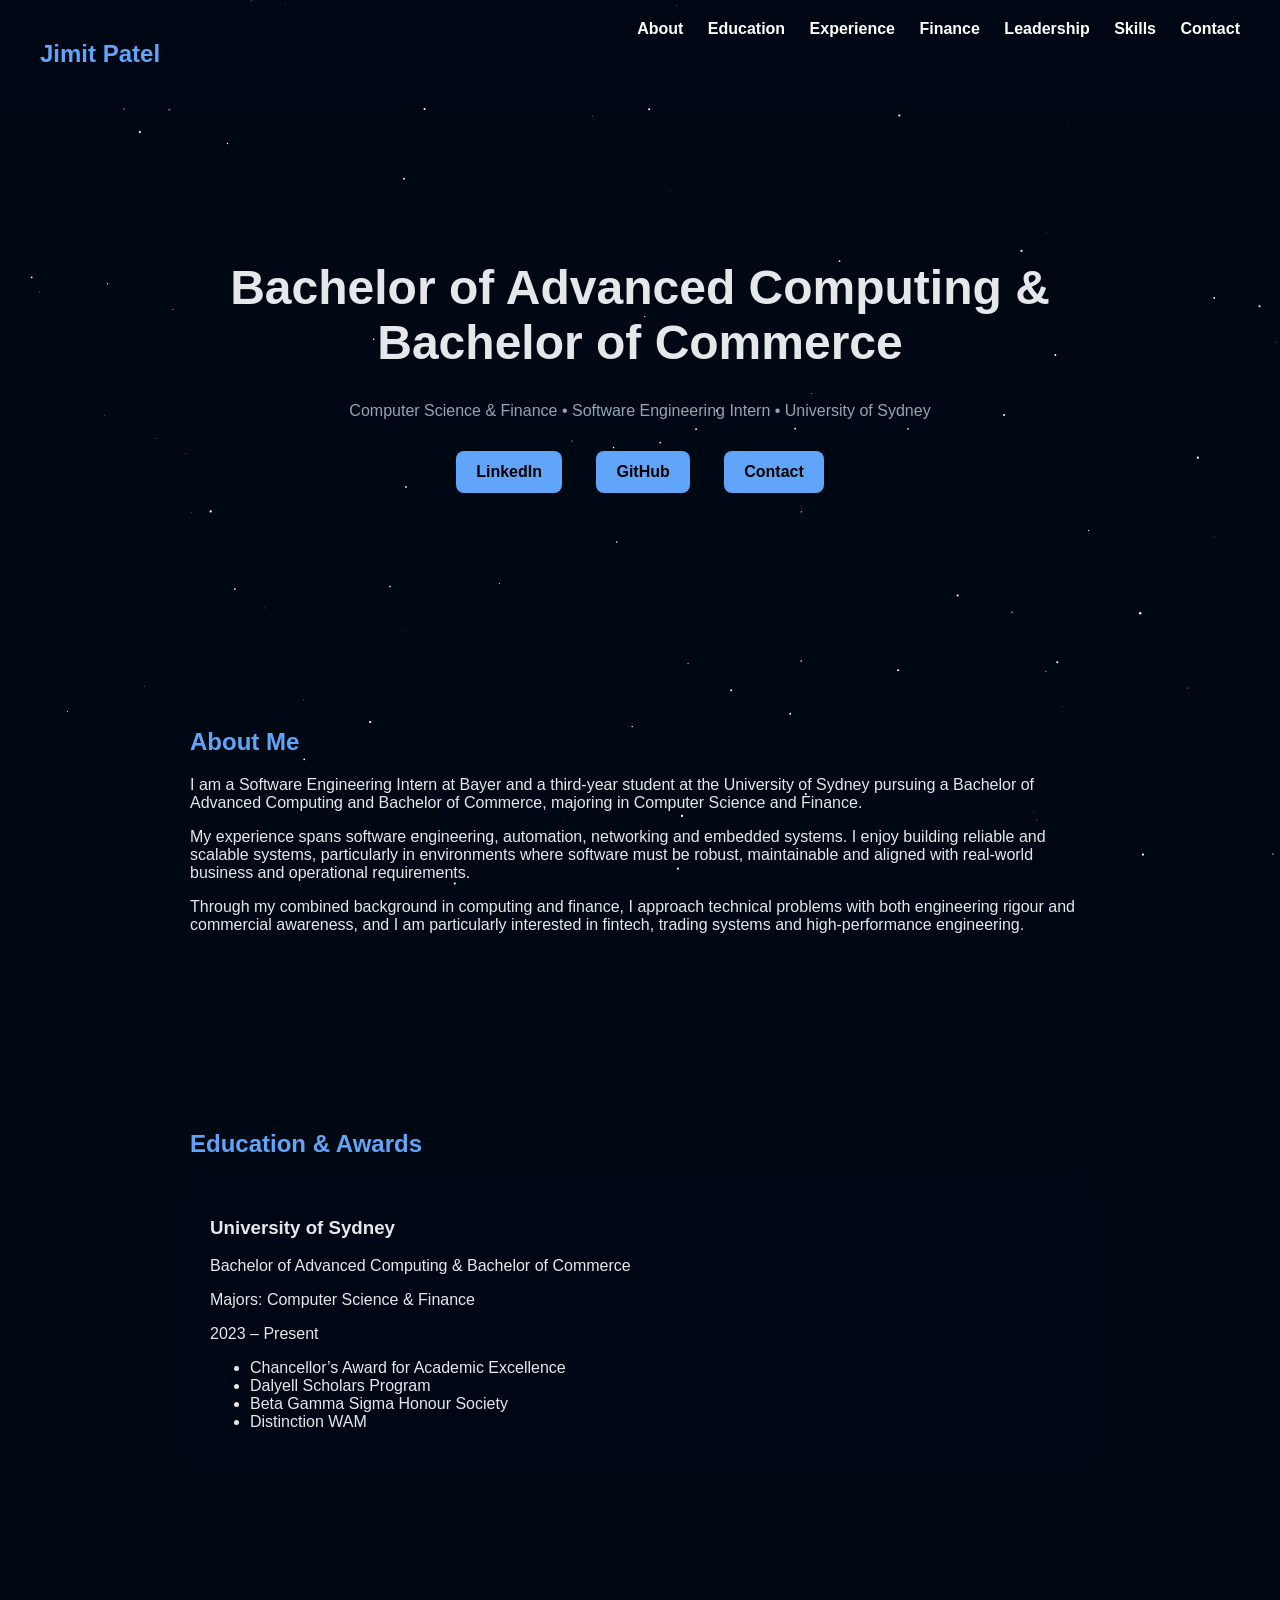
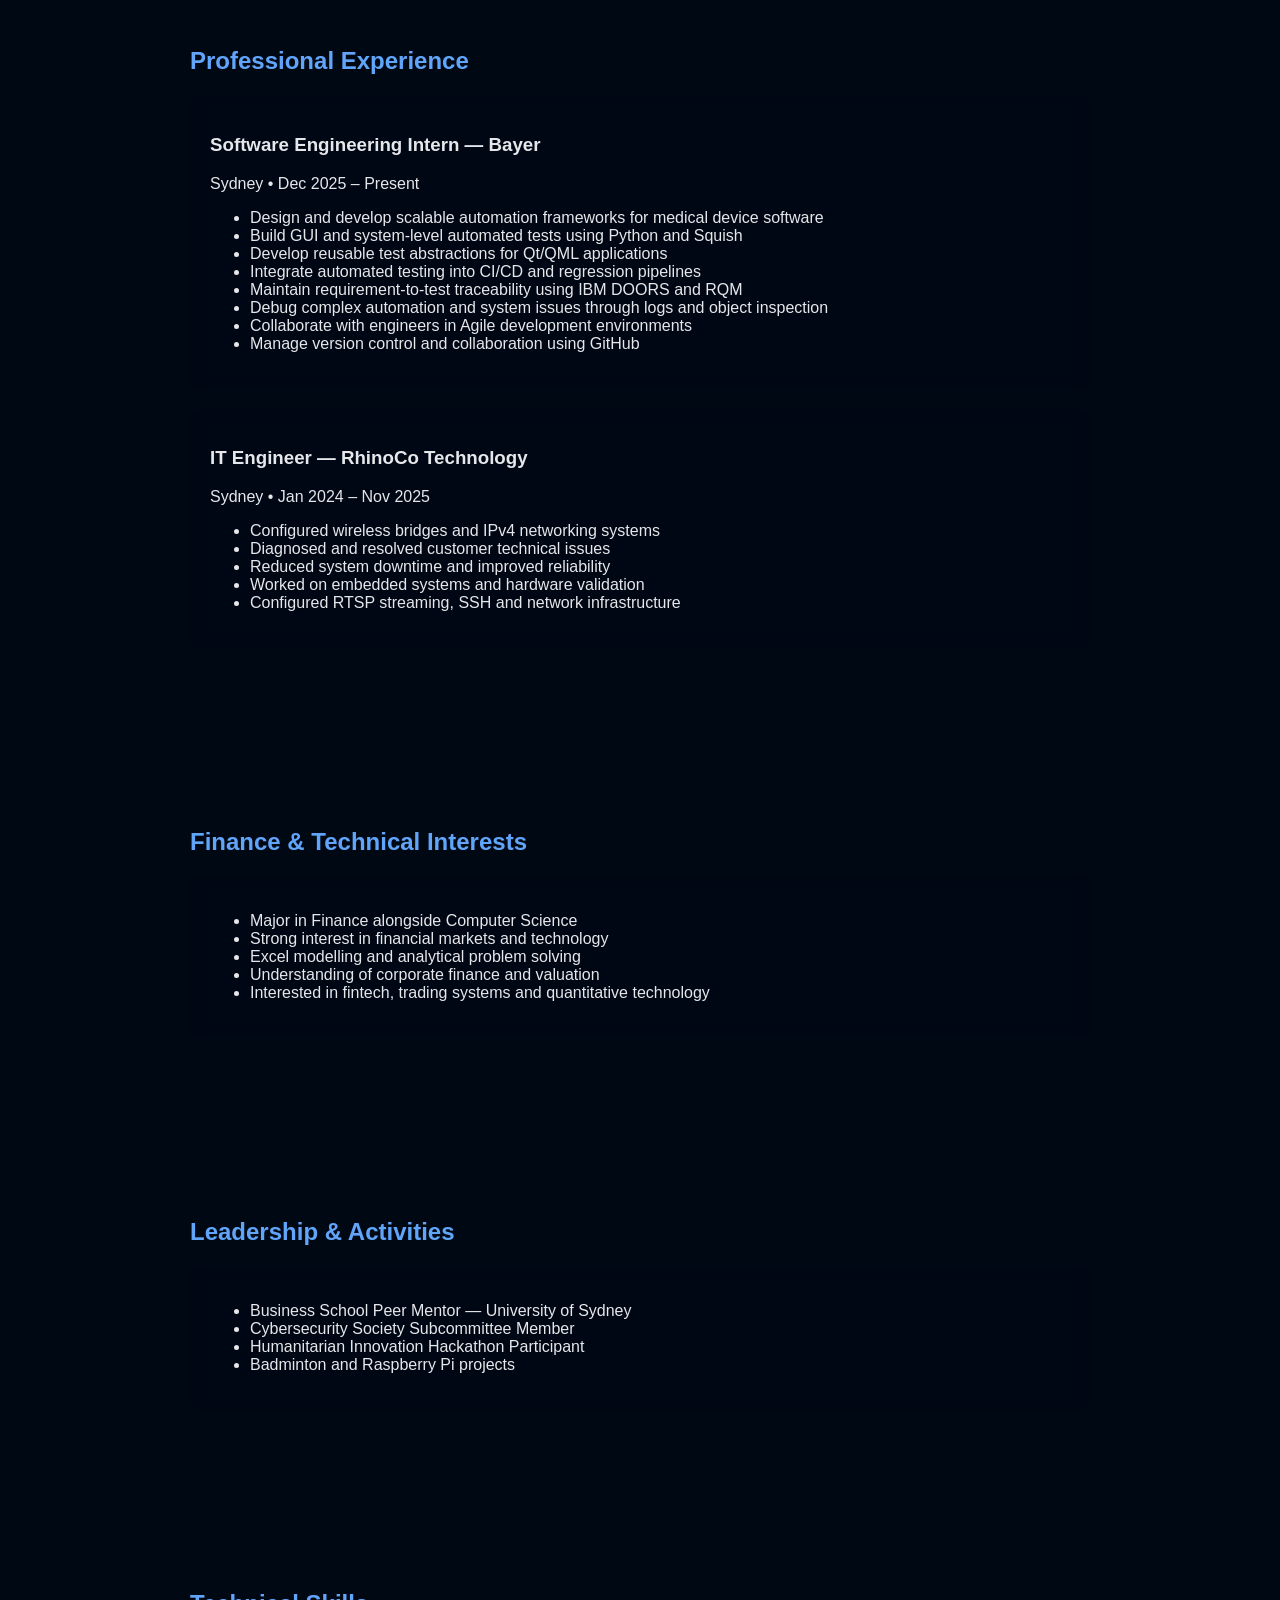
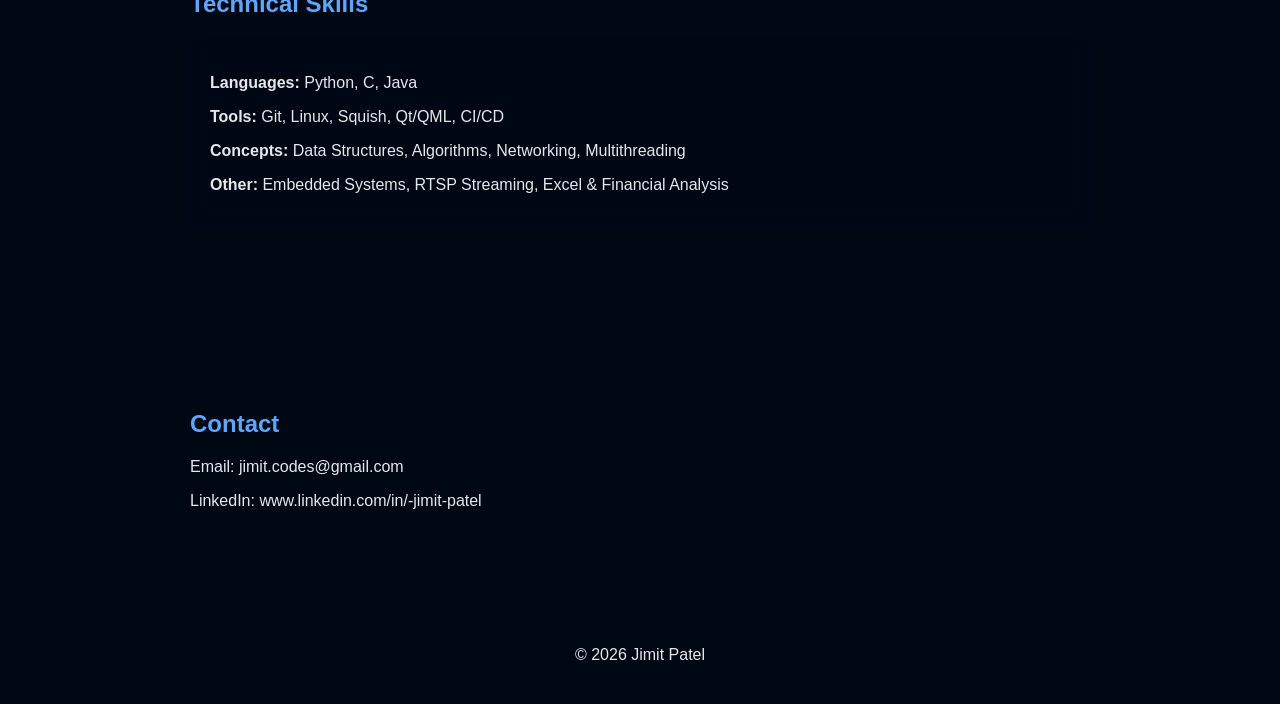
==== index.html @ 0708552c "website code v1" ====
<!DOCTYPE html>
<html lang="en">
<head>
<meta charset="UTF-8">
<meta name="viewport" content="width=device-width, initial-scale=1.0">
<title>Jimit Patel | Software Engineer & Finance Student</title>
<link rel="stylesheet" href="style.css">
</head>

<body>

<canvas id="stars"></canvas>

<nav>
  <h2>Jimit Patel</h2>
  <div class="nav-links">
    <a href="#about">About</a>
    <a href="#education">Education</a>
    <a href="#experience">Experience</a>
    <a href="#finance">Finance</a>
    <a href="#leadership">Leadership</a>
    <a href="#skills">Skills</a>
    <a href="#contact">Contact</a>
  </div>
</nav>

<header class="hero">
  <h1>Bachelor of Advanced Computing &<br>Bachelor of Commerce</h1>
  <p>Computer Science & Finance • Software Engineering Intern • University of Sydney</p>

<div class="buttons">
  <a href="https://www.linkedin.com/in/-jimit-patel" target="_blank">LinkedIn</a>
  <a href="https://github.com/Jimit-Bayer" target="_blank">GitHub</a>
  <a href="mailto:jimit.codes@gmail.com">Contact</a>
</div>
</header>

<section id="about">
  <h2>About Me</h2>

  <p>
    I am a Software Engineering Intern at Bayer and a third-year student at the University 
    of Sydney pursuing a Bachelor of Advanced Computing and Bachelor of Commerce, majoring 
    in Computer Science and Finance.
  </p>

  <p>
    My experience spans software engineering, automation, networking and embedded systems. 
    I enjoy building reliable and scalable systems, particularly in environments where 
    software must be robust, maintainable and aligned with real-world business and 
    operational requirements.
  </p>

  <p>
    Through my combined background in computing and finance, I approach technical problems 
    with both engineering rigour and commercial awareness, and I am particularly interested 
    in fintech, trading systems and high-performance engineering.
  </p>
</section>

<section id="education">
  <h2>Education & Awards</h2>

  <div class="card">
    <h3>University of Sydney</h3>
    <p>Bachelor of Advanced Computing & Bachelor of Commerce</p>
    <p>Majors: Computer Science & Finance</p>
    <p>2023 – Present</p>

    <ul>
      <li>Chancellor’s Award for Academic Excellence</li>
      <li>Dalyell Scholars Program</li>
      <li>Beta Gamma Sigma Honour Society</li>
      <li>Distinction WAM</li>
    </ul>
  </div>
</section>

<section id="experience">
  <h2>Professional Experience</h2>

  <div class="card">
    <h3>Software Engineering Intern — Bayer</h3>
    <p>Sydney • Dec 2025 – Present</p>

    <ul>
      <li>Design and develop scalable automation frameworks for medical device software</li>
      <li>Build GUI and system-level automated tests using Python and Squish</li>
      <li>Develop reusable test abstractions for Qt/QML applications</li>
      <li>Integrate automated testing into CI/CD and regression pipelines</li>
      <li>Maintain requirement-to-test traceability using IBM DOORS and RQM</li>
      <li>Debug complex automation and system issues through logs and object inspection</li>
      <li>Collaborate with engineers in Agile development environments</li>
      <li>Manage version control and collaboration using GitHub</li>
    </ul>
  </div>

  <div class="card">
    <h3>IT Engineer — RhinoCo Technology</h3>
    <p>Sydney • Jan 2024 – Nov 2025</p>

    <ul>
      <li>Configured wireless bridges and IPv4 networking systems</li>
      <li>Diagnosed and resolved customer technical issues</li>
      <li>Reduced system downtime and improved reliability</li>
      <li>Worked on embedded systems and hardware validation</li>
      <li>Configured RTSP streaming, SSH and network infrastructure</li>
    </ul>
  </div>
</section>

<section id="finance">
  <h2>Finance & Technical Interests</h2>
  <div class="card">
    <ul>
      <li>Major in Finance alongside Computer Science</li>
      <li>Strong interest in financial markets and technology</li>
      <li>Excel modelling and analytical problem solving</li>
      <li>Understanding of corporate finance and valuation</li>
      <li>Interested in fintech, trading systems and quantitative technology</li>
    </ul>
  </div>
</section>

<section id="leadership">
  <h2>Leadership & Activities</h2>
  <div class="card">
    <ul>
      <li>Business School Peer Mentor — University of Sydney</li>
      <li>Cybersecurity Society Subcommittee Member</li>
      <li>Humanitarian Innovation Hackathon Participant</li>
      <li>Badminton and Raspberry Pi projects</li>
    </ul>
  </div>
</section>

<section id="skills">
  <h2>Technical Skills</h2>
  <div class="card">
    <p><strong>Languages:</strong> Python, C, Java</p>
    <p><strong>Tools:</strong> Git, Linux, Squish, Qt/QML, CI/CD</p>
    <p><strong>Concepts:</strong> Data Structures, Algorithms, Networking, Multithreading</p>
    <p><strong>Other:</strong> Embedded Systems, RTSP Streaming, Excel & Financial Analysis</p>
  </div>
</section>

<section id="contact">
  <h2>Contact</h2>
  <p>Email: jimit.codes@gmail.com</p>
  <p>LinkedIn: www.linkedin.com/in/-jimit-patel</p>
</section>

<footer>
  © 2026 Jimit Patel
</footer>

<script src="script.js"></script>
</body>
</html>
---- style.css ----
body {
  margin: 0;
  font-family: Arial, Helvetica, sans-serif;
  background: #000814;
  color: #e5e7eb;
  overflow-x: hidden;
}

#stars {
  position: fixed;
  top: 0;
  left: 0;
  width: 100%;
  height: 100%;
  z-index: -1;
}

nav {
  display: flex;
  justify-content: space-between;
  padding: 20px 40px;
  background: rgba(0, 8, 20, 0.6);
  backdrop-filter: blur(10px);
  position: sticky;
  top: 0;
}

nav h2 {
  color: #60a5fa;
}

.nav-links a {
  margin-left: 20px;
  text-decoration: none;
  color: white;
  font-weight: bold;
}

.hero {
  text-align: center;
  padding: 120px 20px;
}

.hero h1 {
  font-size: 48px;
}

.hero p {
  color: #94a3b8;
}

.buttons a {
  display: inline-block;
  margin: 15px;
  padding: 12px 20px;
  background: #60a5fa;
  color: black;
  border-radius: 8px;
  text-decoration: none;
  font-weight: bold;
}

section {
  max-width: 900px;
  margin: auto;
  padding: 80px 20px;
}

h2 {
  color: #60a5fa;
}

.card {
  background: rgba(0, 8, 20, 0.7);
  padding: 20px;
  border-radius: 12px;
  margin-top: 20px;
  backdrop-filter: blur(6px);
  transition: 0.3s ease;
}

.card:hover {
  transform: translateY(-5px);
  box-shadow: 0 0 20px rgba(96,165,250,0.2);
}

footer {
  text-align: center;
  padding: 40px;
}
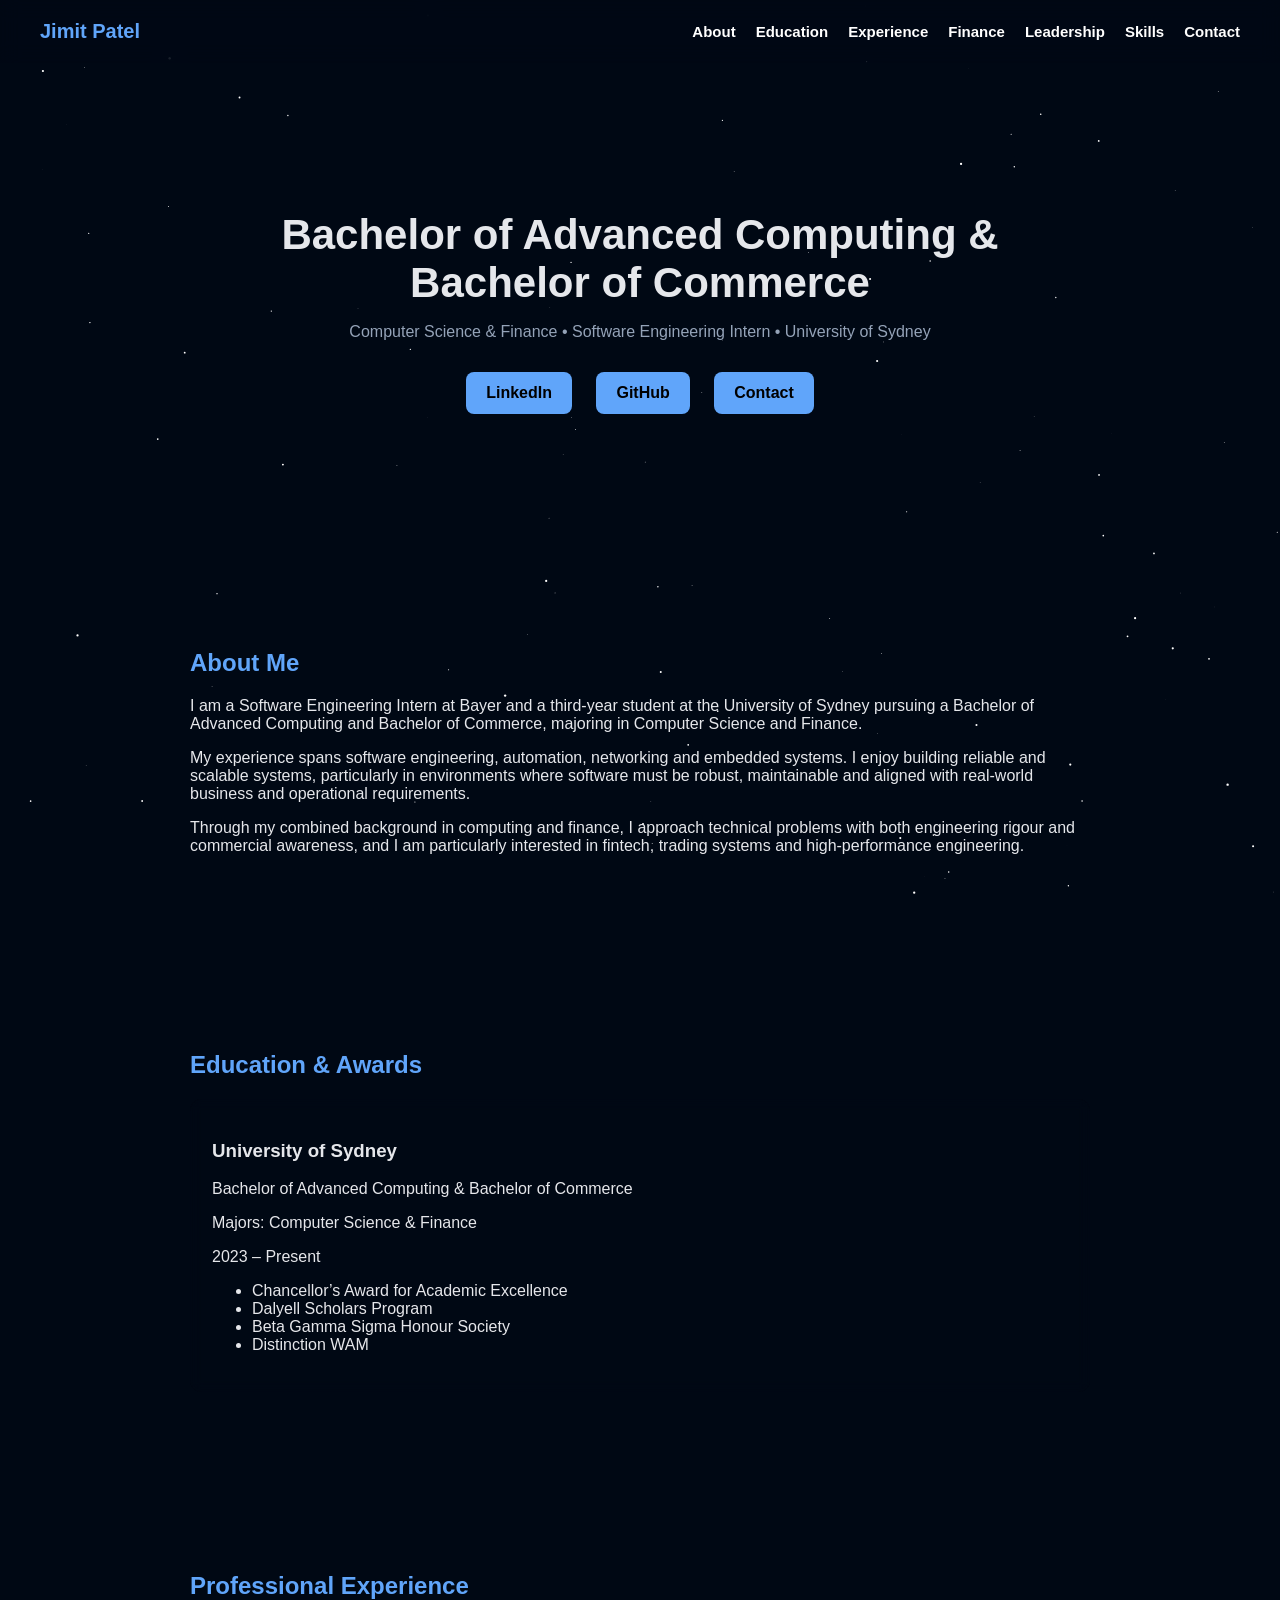
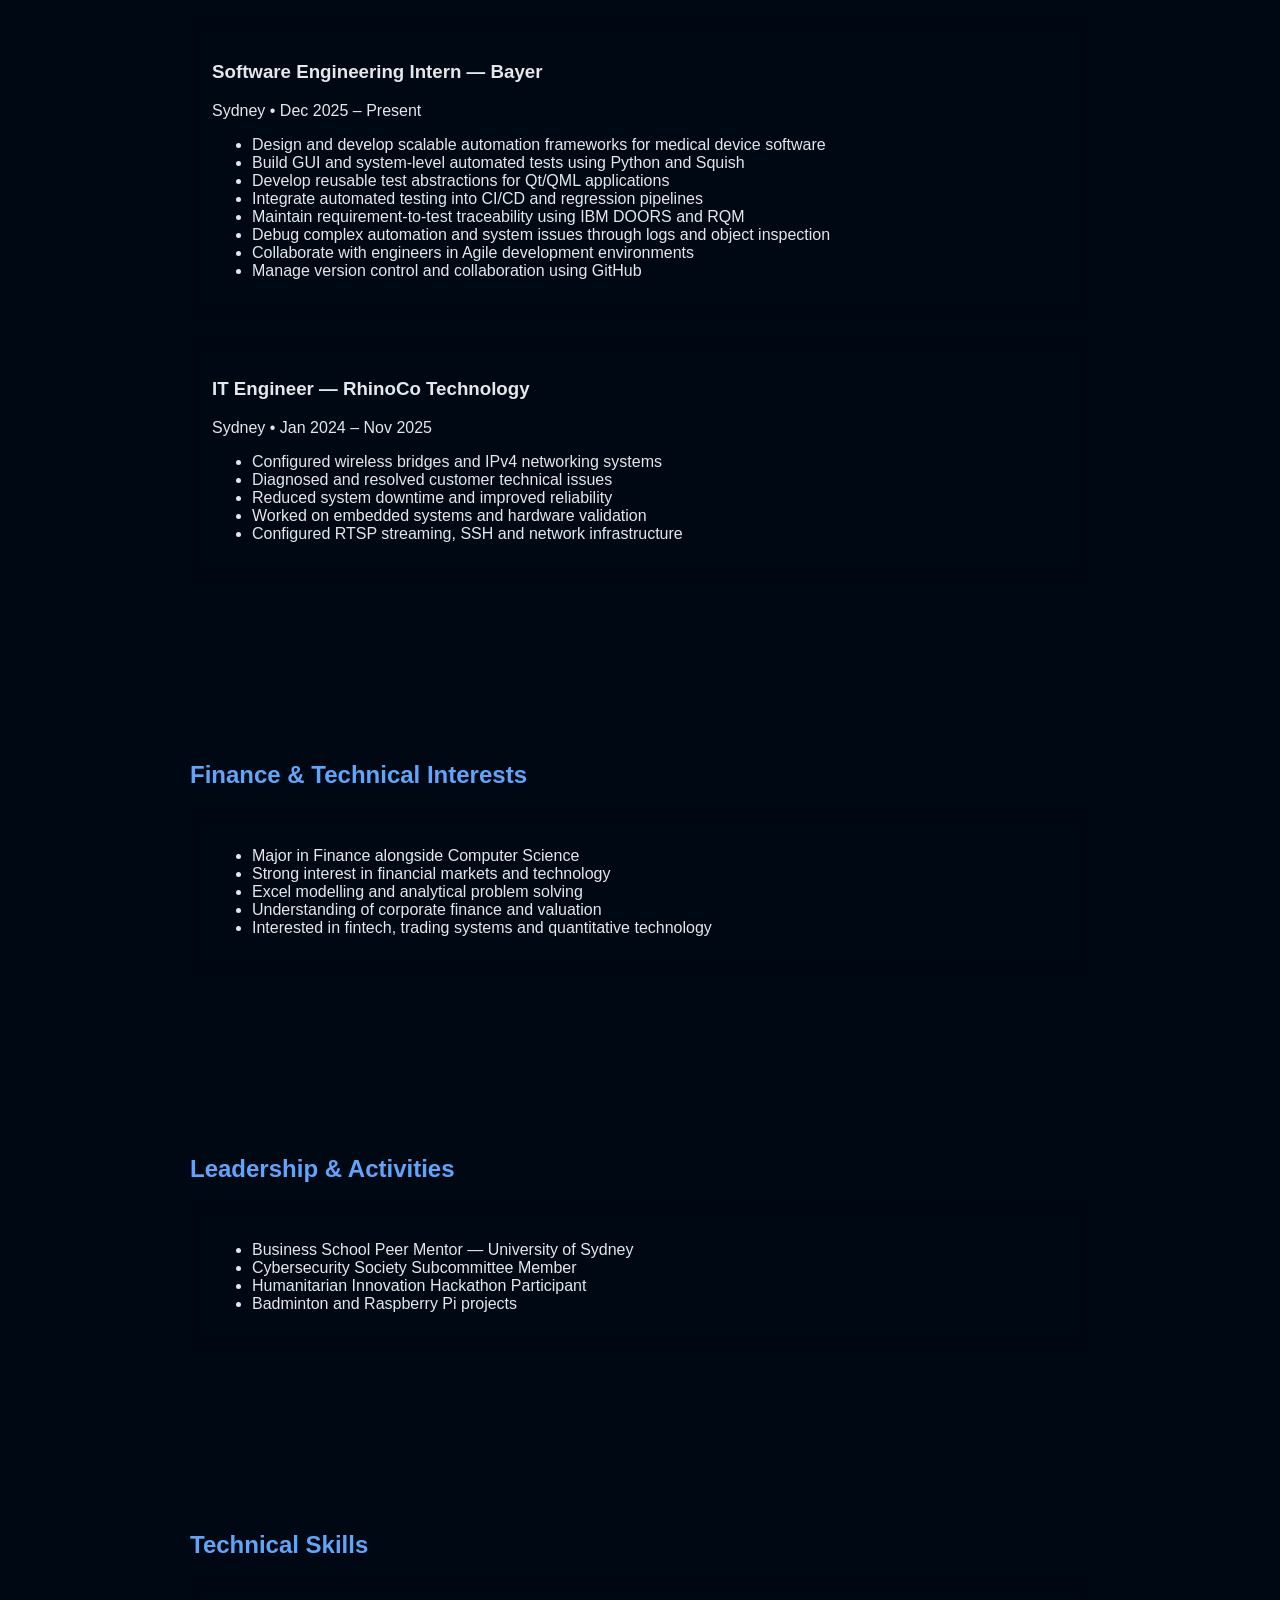
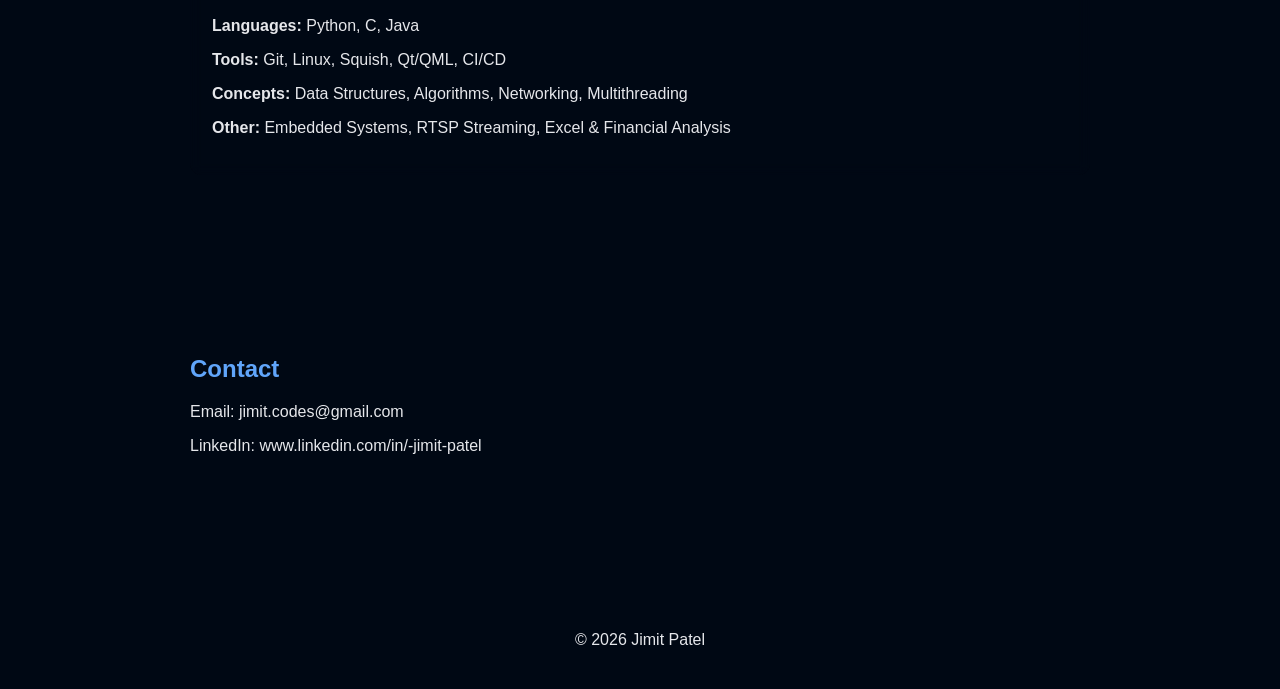
==== commit 7c1a1a2f: "V2 - added better phone compatability" ====
--- a/index.html
+++ b/index.html
@@ -3,7 +3,7 @@
 <head>
 <meta charset="UTF-8">
 <meta name="viewport" content="width=device-width, initial-scale=1.0">
-<title>Jimit Patel | Software Engineer & Finance Student</title>
+<title>Jimit Patel</title>
 <link rel="stylesheet" href="style.css">
 </head>
 
--- a/style.css
+++ b/style.css
@@ -18,15 +18,24 @@
 nav {
   display: flex;
   justify-content: space-between;
+  align-items: center;
   padding: 20px 40px;
-  background: rgba(0, 8, 20, 0.6);
+  background: rgba(0, 8, 20, 0.7);
   backdrop-filter: blur(10px);
   position: sticky;
   top: 0;
+  z-index: 1000;
 }
 
 nav h2 {
   color: #60a5fa;
+  font-size: 20px;
+  margin: 0;
+}
+
+.nav-links {
+  display: flex;
+  flex-wrap: wrap;
 }
 
 .nav-links a {
@@ -34,6 +43,12 @@
   text-decoration: none;
   color: white;
   font-weight: bold;
+  font-size: 15px;
+  transition: 0.3s ease;
+}
+
+.nav-links a:hover {
+  color: #60a5fa;
 }
 
 .hero {
@@ -42,22 +57,30 @@
 }
 
 .hero h1 {
-  font-size: 48px;
+  font-size: 42px;
+  margin-bottom: 10px;
 }
 
 .hero p {
   color: #94a3b8;
+  font-size: 16px;
 }
 
 .buttons a {
   display: inline-block;
-  margin: 15px;
+  margin: 15px 10px;
   padding: 12px 20px;
   background: #60a5fa;
   color: black;
   border-radius: 8px;
   text-decoration: none;
   font-weight: bold;
+  transition: 0.3s ease;
+}
+
+.buttons a:hover {
+  transform: translateY(-3px);
+  box-shadow: 0 0 15px rgba(96,165,250,0.4);
 }
 
 section {
@@ -68,11 +91,12 @@
 
 h2 {
   color: #60a5fa;
+  margin-bottom: 20px;
 }
 
 .card {
-  background: rgba(0, 8, 20, 0.7);
-  padding: 20px;
+  background: rgba(0, 8, 20, 0.75);
+  padding: 22px;
   border-radius: 12px;
   margin-top: 20px;
   backdrop-filter: blur(6px);
@@ -84,7 +108,53 @@
   box-shadow: 0 0 20px rgba(96,165,250,0.2);
 }
 
+
 footer {
   text-align: center;
   padding: 40px;
+  margin-top: 40px;
+}
+
+
+@media (max-width: 768px) {
+
+  nav {
+    flex-direction: column;
+    align-items: flex-start;
+    padding: 15px 20px;
+  }
+
+  .nav-links {
+    width: 100%;
+    margin-top: 10px;
+    display: flex;
+    flex-wrap: wrap;
+  }
+
+  .nav-links a {
+    margin: 8px 12px 0 0;
+    font-size: 14px;
+  }
+
+  .hero {
+    padding: 80px 20px;
+  }
+
+  .hero h1 {
+    font-size: 26px;
+  }
+
+  .hero p {
+    font-size: 14px;
+  }
+
+  section {
+    padding: 60px 18px;
+  }
+
+  .buttons a {
+    margin: 10px 8px;
+    padding: 10px 16px;
+    font-size: 14px;
+  }
 }
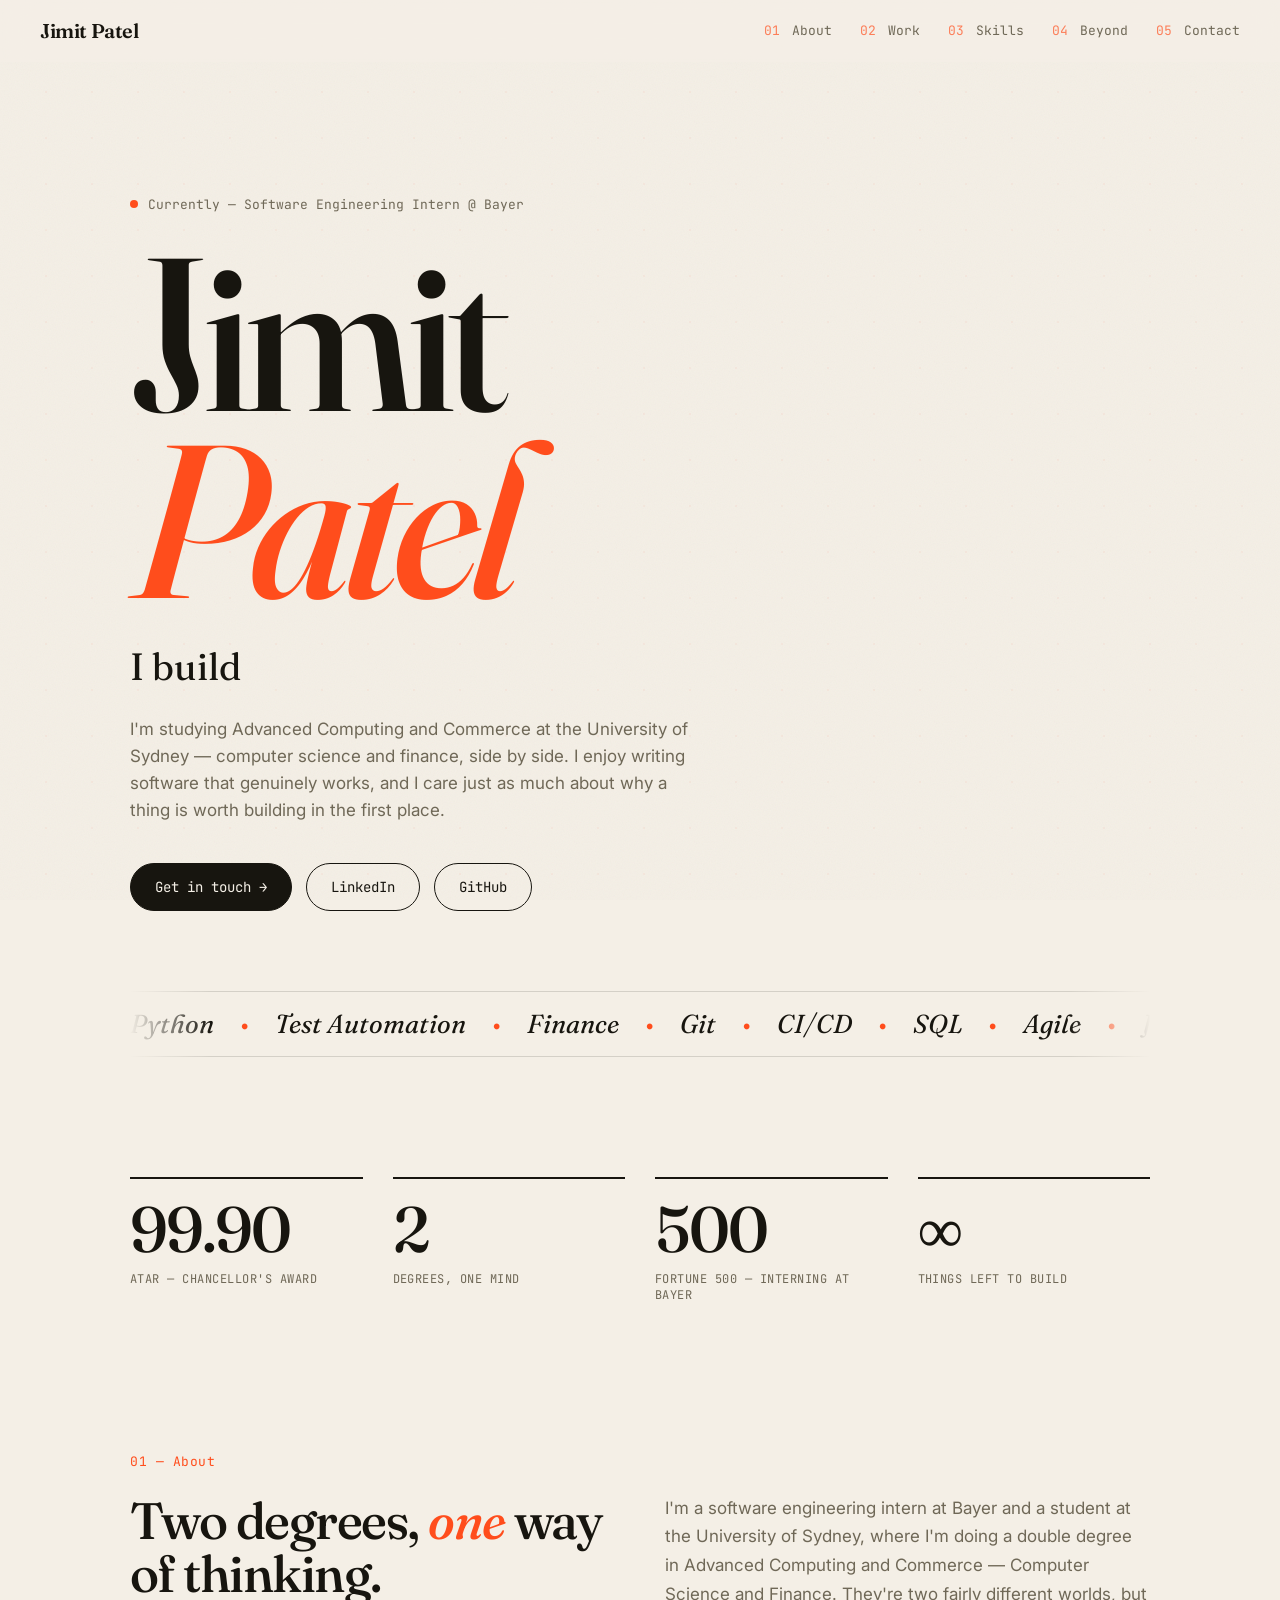
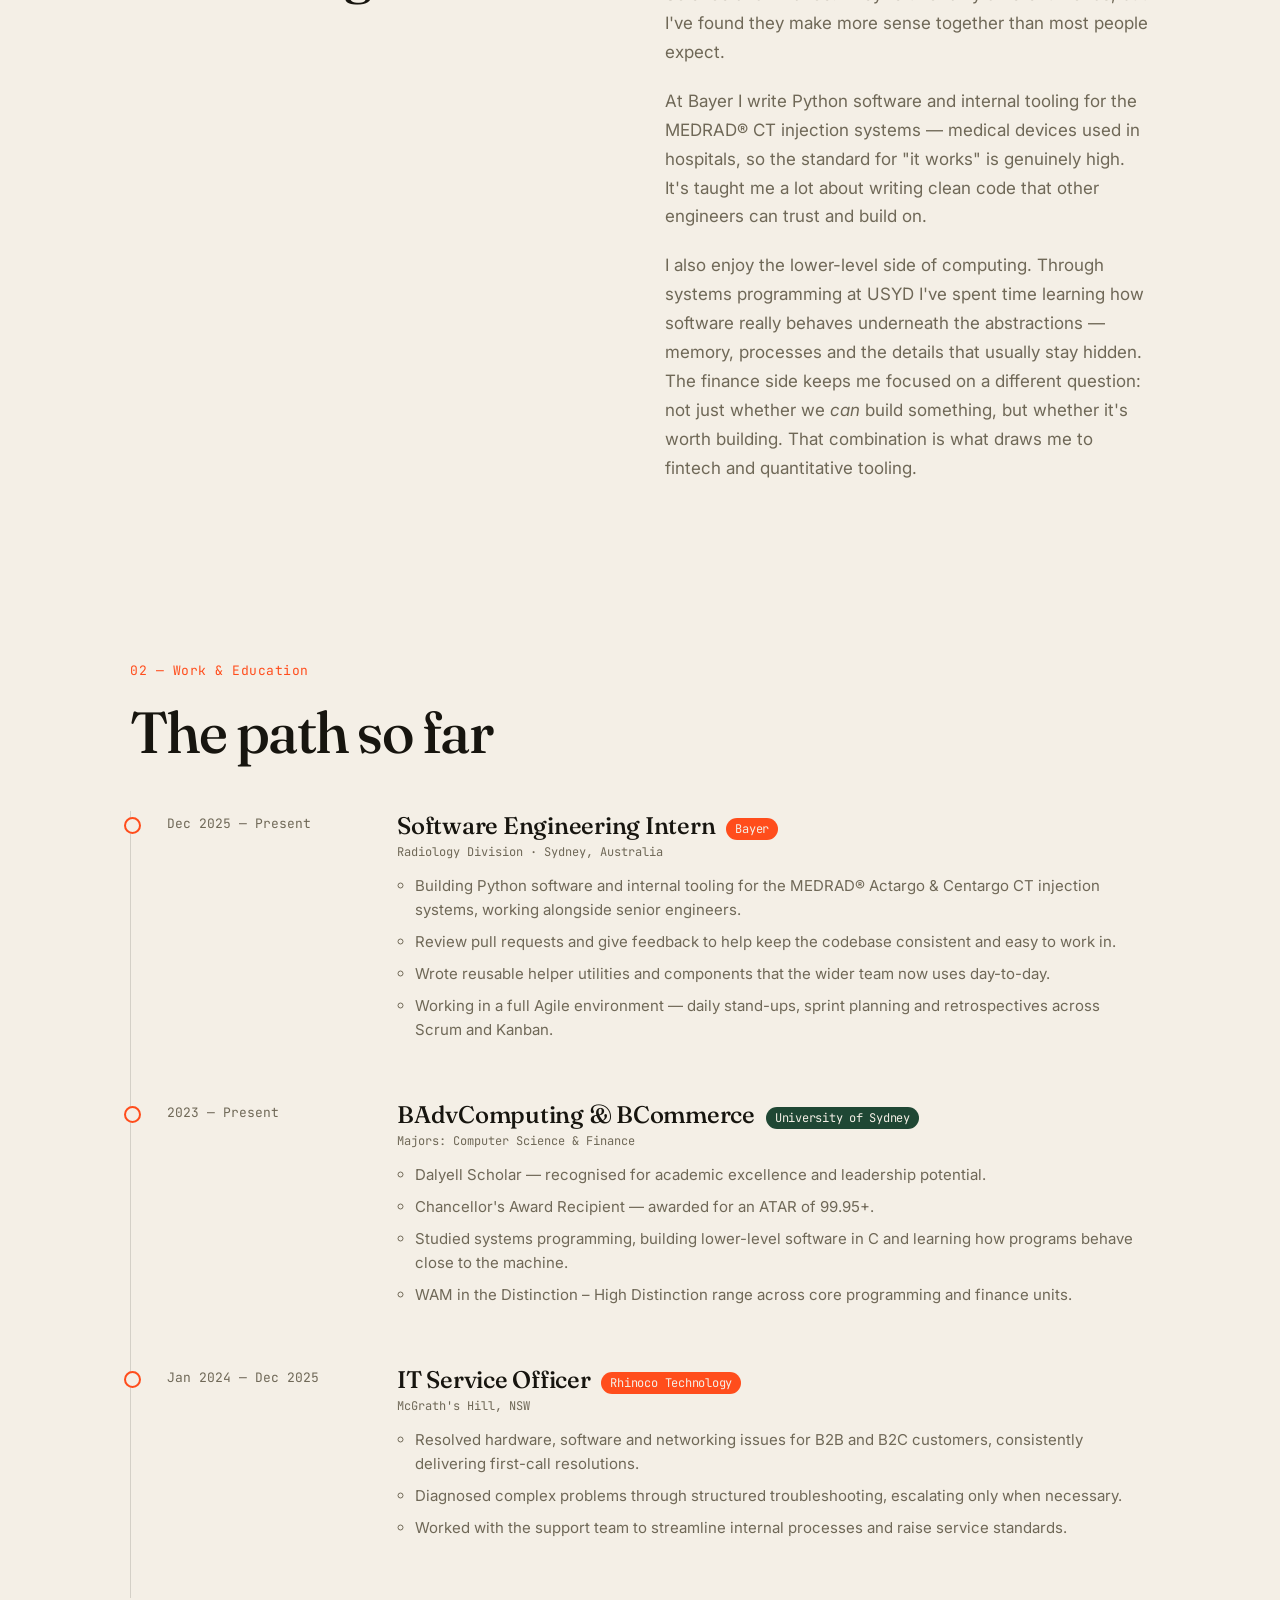
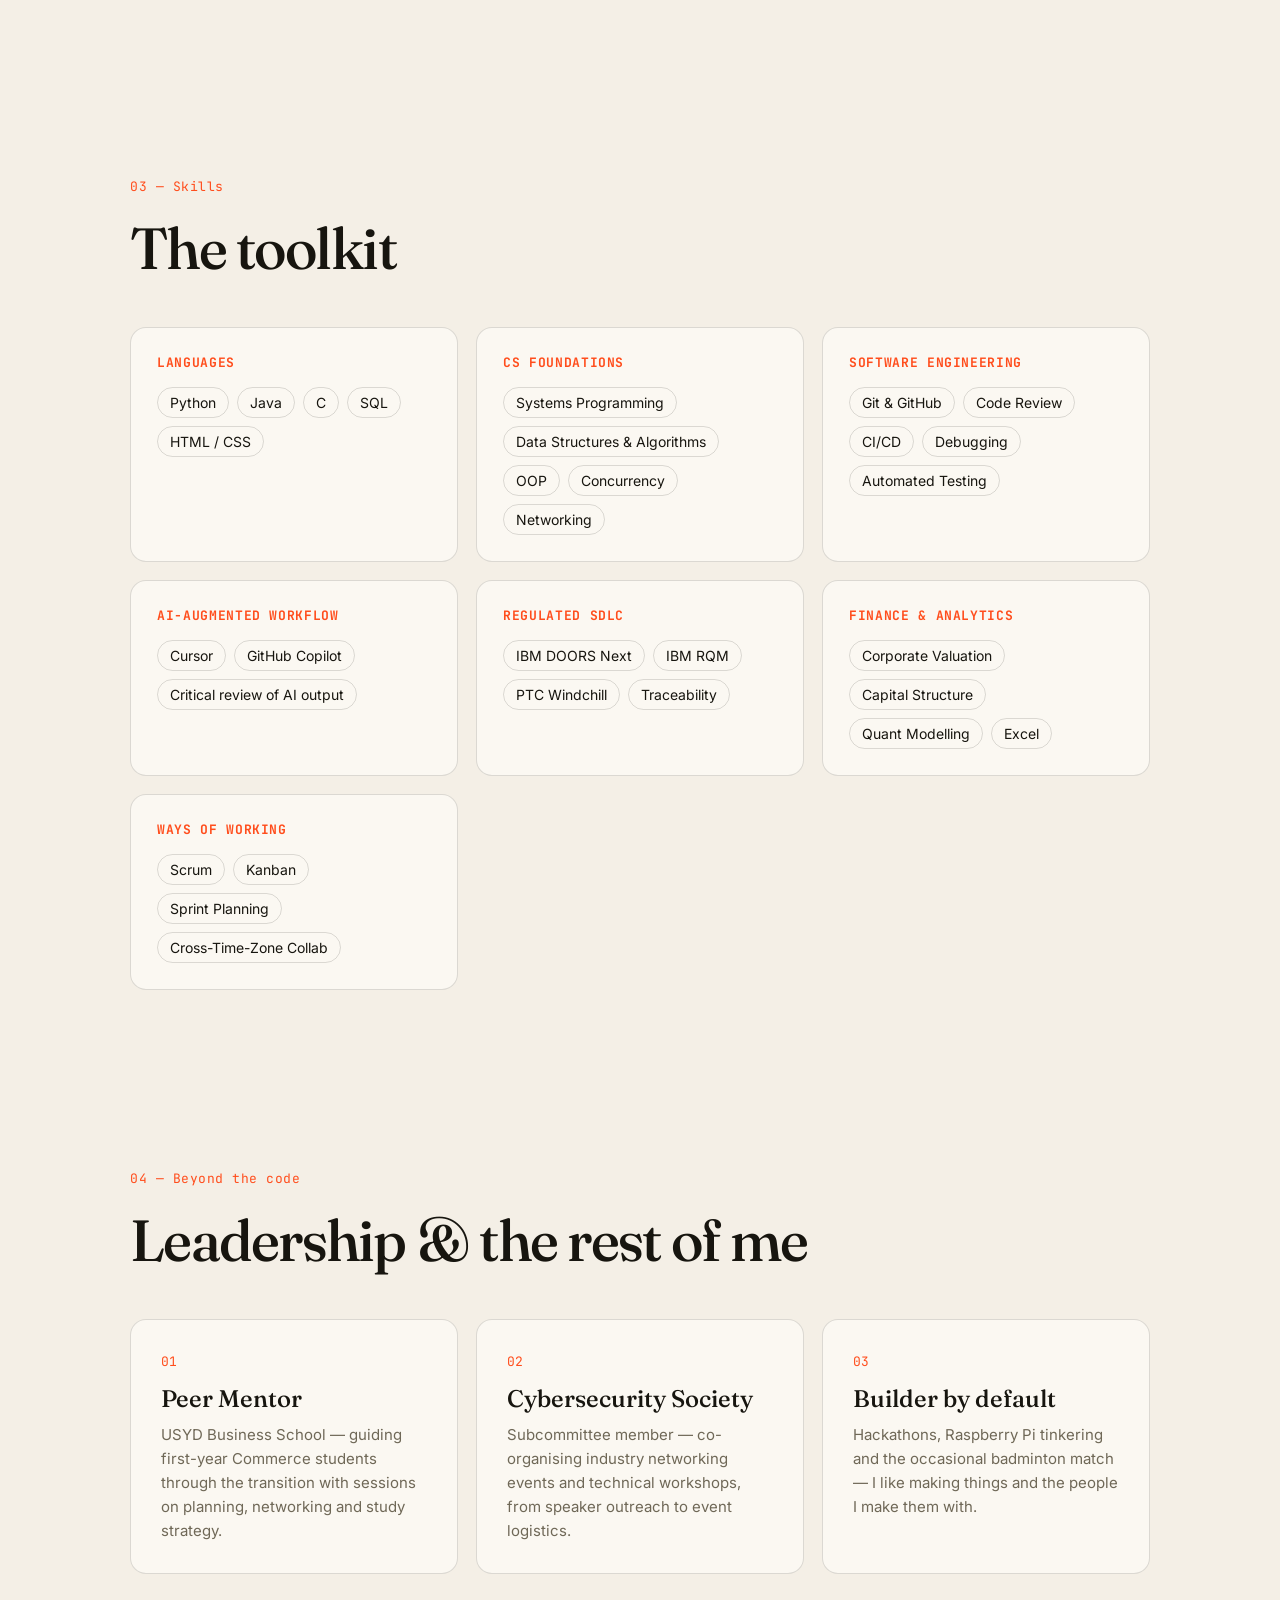
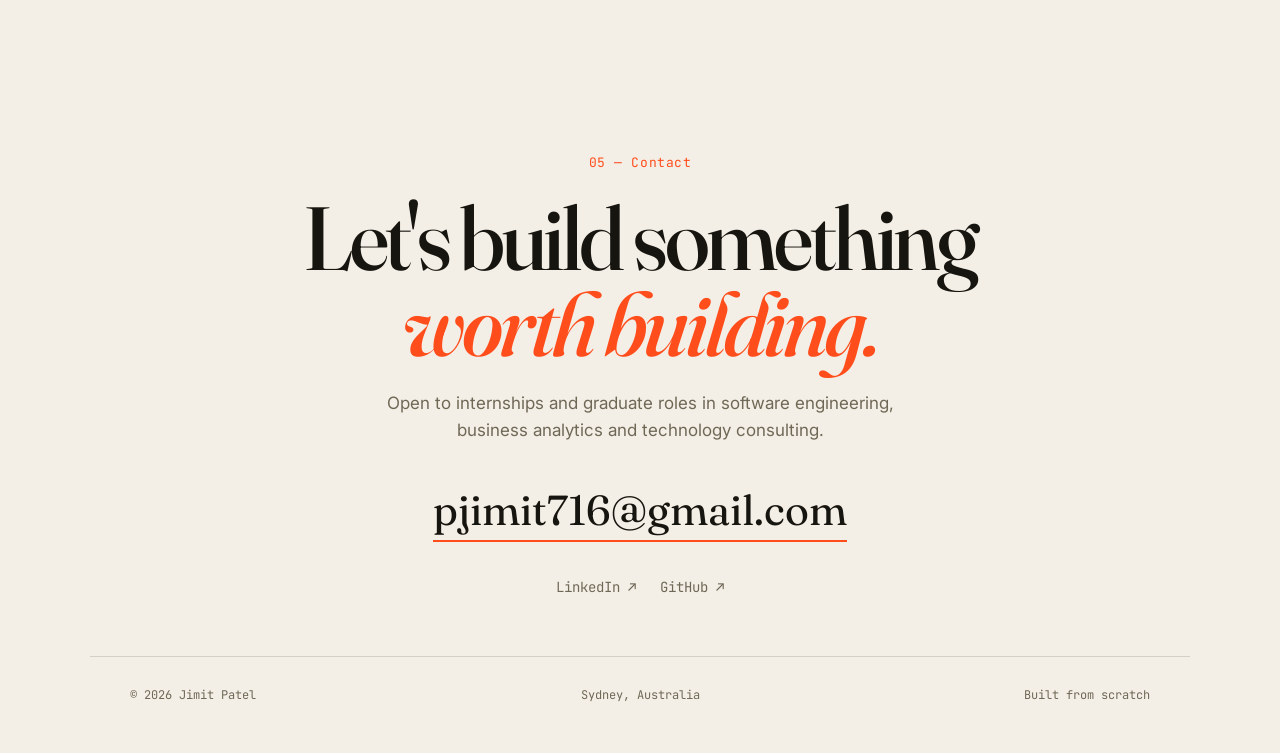
==== commit 91bda038: "V3 - redesign as editorial site, refresh content, add hidden projects page - Rebuild UI: warm editor" ====
--- a/index.html
+++ b/index.html
@@ -3,157 +3,252 @@
 <head>
 <meta charset="UTF-8">
 <meta name="viewport" content="width=device-width, initial-scale=1.0">
-<title>Jimit Patel</title>
+<title>Jimit Patel — Engineering × Commerce</title>
+<meta name="description" content="Jimit Patel — Software Engineering Intern at Bayer. Advanced Computing & Commerce at the University of Sydney. Computer Science × Finance.">
+<link rel="preconnect" href="https://fonts.googleapis.com">
+<link rel="preconnect" href="https://fonts.gstatic.com" crossorigin>
+<link href="https://fonts.googleapis.com/css2?family=Fraunces:ital,opsz,wght@0,9..144,300..900;1,9..144,300..900&family=Inter:wght@300;400;500;600&family=JetBrains+Mono:wght@400;500&display=swap" rel="stylesheet">
 <link rel="stylesheet" href="style.css">
 </head>
 
 <body>
 
-<canvas id="stars"></canvas>
+<canvas id="grid" aria-hidden="true"></canvas>
+<div class="grain" aria-hidden="true"></div>
+<div class="cursor-glow" aria-hidden="true"></div>
 
 <nav>
-  <h2>Jimit Patel</h2>
-  <div class="nav-links">
-    <a href="#about">About</a>
-    <a href="#education">Education</a>
-    <a href="#experience">Experience</a>
-    <a href="#finance">Finance</a>
-    <a href="#leadership">Leadership</a>
-    <a href="#skills">Skills</a>
-    <a href="#contact">Contact</a>
-  </div>
+  <a href="#top" class="brand">Jimit Patel</a>
+  <div class="nav-links" id="navLinks">
+    <a href="#about"><span>01</span> About</a>
+    <a href="#work"><span>02</span> Work</a>
+    <a href="#skills"><span>03</span> Skills</a>
+    <a href="#beyond"><span>04</span> Beyond</a>
+    <a href="#contact"><span>05</span> Contact</a>
+  </div>
+  <button class="nav-toggle" id="navToggle" aria-label="Toggle menu" aria-expanded="false">
+    <span></span><span></span><span></span>
+  </button>
 </nav>
 
-<header class="hero">
-  <h1>Bachelor of Advanced Computing &<br>Bachelor of Commerce</h1>
-  <p>Computer Science & Finance • Software Engineering Intern • University of Sydney</p>
-
-<div class="buttons">
-  <a href="https://www.linkedin.com/in/-jimit-patel" target="_blank">LinkedIn</a>
-  <a href="https://github.com/Jimit-Bayer" target="_blank">GitHub</a>
-  <a href="mailto:jimit.codes@gmail.com">Contact</a>
-</div>
+<header class="hero" id="top">
+  <p class="eyeline" data-reveal><span class="dot"></span> Currently — Software Engineering Intern @ Bayer</p>
+
+  <h1 data-reveal>
+    <span class="line">Jimit</span>
+    <span class="line accent">Patel</span>
+  </h1>
+
+  <p class="role" data-reveal>
+    <span class="role-static">I build </span><span class="role-rotate" id="rotator">reliable systems</span>
+  </p>
+
+  <p class="lede" data-reveal>
+    I'm studying Advanced Computing and Commerce at the University of Sydney — computer
+    science and finance, side by side. I enjoy writing software that genuinely works, and
+    I care just as much about why a thing is worth building in the first place.
+  </p>
+
+  <div class="buttons" data-reveal>
+    <a class="btn primary magnetic" href="#contact">Get in touch <span aria-hidden="true">→</span></a>
+    <a class="btn ghost magnetic" href="https://www.linkedin.com/in/-jimit-patel" target="_blank" rel="noopener">LinkedIn</a>
+    <a class="btn ghost magnetic" href="https://github.com/Jimit-Bayer" target="_blank" rel="noopener">GitHub</a>
+  </div>
+
+  <div class="marquee" aria-hidden="true">
+    <div class="marquee-track">
+      <span>Python</span><span>•</span><span>Test Automation</span><span>•</span><span>Finance</span><span>•</span><span>Git</span><span>•</span><span>CI/CD</span><span>•</span><span>SQL</span><span>•</span><span>Agile</span><span>•</span><span>Java</span><span>•</span>
+      <span>Python</span><span>•</span><span>Test Automation</span><span>•</span><span>Finance</span><span>•</span><span>Git</span><span>•</span><span>CI/CD</span><span>•</span><span>SQL</span><span>•</span><span>Agile</span><span>•</span><span>Java</span><span>•</span>
+    </div>
+  </div>
 </header>
 
+<section class="stats" id="stats">
+  <div class="stat" data-reveal>
+    <span class="num" data-count="99.95" data-decimals="2">0</span>
+    <span class="label">ATAR — Chancellor's Award</span>
+  </div>
+  <div class="stat" data-reveal>
+    <span class="num" data-count="2">0</span>
+    <span class="label">Degrees, one mind</span>
+  </div>
+  <div class="stat" data-reveal>
+    <span class="num"><span data-count="500">0</span></span>
+    <span class="label">Fortune 500 — interning at Bayer</span>
+  </div>
+  <div class="stat" data-reveal>
+    <span class="num">∞</span>
+    <span class="label">Things left to build</span>
+  </div>
+</section>
+
 <section id="about">
-  <h2>About Me</h2>
-
-  <p>
-    I am a Software Engineering Intern at Bayer and a third-year student at the University 
-    of Sydney pursuing a Bachelor of Advanced Computing and Bachelor of Commerce, majoring 
-    in Computer Science and Finance.
-  </p>
-
-  <p>
-    My experience spans software engineering, automation, networking and embedded systems. 
-    I enjoy building reliable and scalable systems, particularly in environments where 
-    software must be robust, maintainable and aligned with real-world business and 
-    operational requirements.
-  </p>
-
-  <p>
-    Through my combined background in computing and finance, I approach technical problems 
-    with both engineering rigour and commercial awareness, and I am particularly interested 
-    in fintech, trading systems and high-performance engineering.
-  </p>
-</section>
-
-<section id="education">
-  <h2>Education & Awards</h2>
-
-  <div class="card">
-    <h3>University of Sydney</h3>
-    <p>Bachelor of Advanced Computing & Bachelor of Commerce</p>
-    <p>Majors: Computer Science & Finance</p>
-    <p>2023 – Present</p>
-
-    <ul>
-      <li>Chancellor’s Award for Academic Excellence</li>
-      <li>Dalyell Scholars Program</li>
-      <li>Beta Gamma Sigma Honour Society</li>
-      <li>Distinction WAM</li>
-    </ul>
-  </div>
-</section>
-
-<section id="experience">
-  <h2>Professional Experience</h2>
-
-  <div class="card">
-    <h3>Software Engineering Intern — Bayer</h3>
-    <p>Sydney • Dec 2025 – Present</p>
-
-    <ul>
-      <li>Design and develop scalable automation frameworks for medical device software</li>
-      <li>Build GUI and system-level automated tests using Python and Squish</li>
-      <li>Develop reusable test abstractions for Qt/QML applications</li>
-      <li>Integrate automated testing into CI/CD and regression pipelines</li>
-      <li>Maintain requirement-to-test traceability using IBM DOORS and RQM</li>
-      <li>Debug complex automation and system issues through logs and object inspection</li>
-      <li>Collaborate with engineers in Agile development environments</li>
-      <li>Manage version control and collaboration using GitHub</li>
-    </ul>
-  </div>
-
-  <div class="card">
-    <h3>IT Engineer — RhinoCo Technology</h3>
-    <p>Sydney • Jan 2024 – Nov 2025</p>
-
-    <ul>
-      <li>Configured wireless bridges and IPv4 networking systems</li>
-      <li>Diagnosed and resolved customer technical issues</li>
-      <li>Reduced system downtime and improved reliability</li>
-      <li>Worked on embedded systems and hardware validation</li>
-      <li>Configured RTSP streaming, SSH and network infrastructure</li>
-    </ul>
-  </div>
-</section>
-
-<section id="finance">
-  <h2>Finance & Technical Interests</h2>
-  <div class="card">
-    <ul>
-      <li>Major in Finance alongside Computer Science</li>
-      <li>Strong interest in financial markets and technology</li>
-      <li>Excel modelling and analytical problem solving</li>
-      <li>Understanding of corporate finance and valuation</li>
-      <li>Interested in fintech, trading systems and quantitative technology</li>
-    </ul>
-  </div>
-</section>
-
-<section id="leadership">
-  <h2>Leadership & Activities</h2>
-  <div class="card">
-    <ul>
-      <li>Business School Peer Mentor — University of Sydney</li>
-      <li>Cybersecurity Society Subcommittee Member</li>
-      <li>Humanitarian Innovation Hackathon Participant</li>
-      <li>Badminton and Raspberry Pi projects</li>
-    </ul>
-  </div>
+  <p class="section-tag" data-reveal>01 — About</p>
+  <div class="about-grid">
+    <h2 data-reveal>Two degrees, <em>one</em> way of thinking.</h2>
+    <div class="about-body">
+      <p data-reveal>
+        I'm a software engineering intern at Bayer and a student at the University of Sydney,
+        where I'm doing a double degree in Advanced Computing and Commerce — Computer Science
+        and Finance. They're two fairly different worlds, but I've found they make more sense
+        together than most people expect.
+      </p>
+      <p data-reveal>
+        At Bayer I write Python software and internal tooling for the MEDRAD® CT injection
+        systems — medical devices used in hospitals, so the standard for "it works" is genuinely
+        high. It's taught me a lot about writing clean code that other engineers can trust and build on.
+      </p>
+      <p data-reveal>
+        I also enjoy the lower-level side of computing. Through systems programming at USYD I've
+        spent time learning how software really behaves underneath the abstractions — memory,
+        processes and the details that usually stay hidden. The finance side keeps me focused on
+        a different question: not just whether we <em>can</em> build something, but whether it's
+        worth building. That combination is what draws me to fintech and quantitative tooling.
+      </p>
+    </div>
+  </div>
+</section>
+
+<section id="work">
+  <p class="section-tag" data-reveal>02 — Work &amp; Education</p>
+  <h2 class="section-head" data-reveal>The path so far</h2>
+
+  <ol class="timeline">
+    <li class="tl-item" data-reveal>
+      <div class="tl-time">Dec 2025 — Present</div>
+      <div class="tl-card">
+        <h3>Software Engineering Intern <span class="org">Bayer</span></h3>
+        <p class="place">Radiology Division · Sydney, Australia</p>
+        <ul>
+          <li>Building Python software and internal tooling for the MEDRAD® Actargo &amp; Centargo CT injection systems, working alongside senior engineers.</li>
+          <li>Review pull requests and give feedback to help keep the codebase consistent and easy to work in.</li>
+          <li>Wrote reusable helper utilities and components that the wider team now uses day-to-day.</li>
+          <li>Working in a full Agile environment — daily stand-ups, sprint planning and retrospectives across Scrum and Kanban.</li>
+        </ul>
+      </div>
+    </li>
+
+    <li class="tl-item" data-reveal>
+      <div class="tl-time">2023 — Present</div>
+      <div class="tl-card edu">
+        <h3>BAdvComputing &amp; BCommerce <span class="org">University of Sydney</span></h3>
+        <p class="place">Majors: Computer Science &amp; Finance</p>
+        <ul>
+          <li>Dalyell Scholar — recognised for academic excellence and leadership potential.</li>
+          <li>Chancellor's Award Recipient — awarded for an ATAR of 99.95+.</li>
+          <li>Studied systems programming, building lower-level software in C and learning how programs behave close to the machine.</li>
+          <li>WAM in the Distinction – High Distinction range across core programming and finance units.</li>
+        </ul>
+      </div>
+    </li>
+
+    <li class="tl-item" data-reveal>
+      <div class="tl-time">Jan 2024 — Dec 2025</div>
+      <div class="tl-card">
+        <h3>IT Service Officer <span class="org">Rhinoco Technology</span></h3>
+        <p class="place">McGrath's Hill, NSW</p>
+        <ul>
+          <li>Resolved hardware, software and networking issues for B2B and B2C customers, consistently delivering first-call resolutions.</li>
+          <li>Diagnosed complex problems through structured troubleshooting, escalating only when necessary.</li>
+          <li>Worked with the support team to streamline internal processes and raise service standards.</li>
+        </ul>
+      </div>
+    </li>
+  </ol>
 </section>
 
 <section id="skills">
-  <h2>Technical Skills</h2>
-  <div class="card">
-    <p><strong>Languages:</strong> Python, C, Java</p>
-    <p><strong>Tools:</strong> Git, Linux, Squish, Qt/QML, CI/CD</p>
-    <p><strong>Concepts:</strong> Data Structures, Algorithms, Networking, Multithreading</p>
-    <p><strong>Other:</strong> Embedded Systems, RTSP Streaming, Excel & Financial Analysis</p>
+  <p class="section-tag" data-reveal>03 — Skills</p>
+  <h2 class="section-head" data-reveal>The toolkit</h2>
+
+  <div class="skill-grid">
+    <div class="skill-card" data-reveal>
+      <h3>Languages</h3>
+      <div class="tags">
+        <span>Python</span><span>Java</span><span>C</span><span>SQL</span><span>HTML / CSS</span>
+      </div>
+    </div>
+    <div class="skill-card" data-reveal>
+      <h3>CS Foundations</h3>
+      <div class="tags">
+        <span>Systems Programming</span><span>Data Structures &amp; Algorithms</span><span>OOP</span><span>Concurrency</span><span>Networking</span>
+      </div>
+    </div>
+    <div class="skill-card" data-reveal>
+      <h3>Software Engineering</h3>
+      <div class="tags">
+        <span>Git &amp; GitHub</span><span>Code Review</span><span>CI/CD</span><span>Debugging</span><span>Automated Testing</span>
+      </div>
+    </div>
+    <div class="skill-card" data-reveal>
+      <h3>AI-Augmented Workflow</h3>
+      <div class="tags">
+        <span>Cursor</span><span>GitHub Copilot</span><span>Critical review of AI output</span>
+      </div>
+    </div>
+    <div class="skill-card" data-reveal>
+      <h3>Regulated SDLC</h3>
+      <div class="tags">
+        <span>IBM DOORS Next</span><span>IBM RQM</span><span>PTC Windchill</span><span>Traceability</span>
+      </div>
+    </div>
+    <div class="skill-card" data-reveal>
+      <h3>Finance &amp; Analytics</h3>
+      <div class="tags">
+        <span>Corporate Valuation</span><span>Capital Structure</span><span>Quant Modelling</span><span>Excel</span>
+      </div>
+    </div>
+    <div class="skill-card" data-reveal>
+      <h3>Ways of Working</h3>
+      <div class="tags">
+        <span>Scrum</span><span>Kanban</span><span>Sprint Planning</span><span>Cross-Time-Zone Collab</span>
+      </div>
+    </div>
+  </div>
+</section>
+
+<section id="beyond">
+  <p class="section-tag" data-reveal>04 — Beyond the code</p>
+  <h2 class="section-head" data-reveal>Leadership &amp; the rest of me</h2>
+
+  <div class="beyond-grid">
+    <div class="beyond-card" data-reveal>
+      <span class="bk-no">01</span>
+      <h3>Peer Mentor</h3>
+      <p>USYD Business School — guiding first-year Commerce students through the transition with sessions on planning, networking and study strategy.</p>
+    </div>
+    <div class="beyond-card" data-reveal>
+      <span class="bk-no">02</span>
+      <h3>Cybersecurity Society</h3>
+      <p>Subcommittee member — co-organising industry networking events and technical workshops, from speaker outreach to event logistics.</p>
+    </div>
+    <div class="beyond-card" data-reveal>
+      <span class="bk-no">03</span>
+      <h3>Builder by default</h3>
+      <p>Hackathons, Raspberry Pi tinkering and the occasional badminton match — I like making things and the people I make them with.</p>
+    </div>
   </div>
 </section>
 
 <section id="contact">
-  <h2>Contact</h2>
-  <p>Email: jimit.codes@gmail.com</p>
-  <p>LinkedIn: www.linkedin.com/in/-jimit-patel</p>
+  <p class="section-tag" data-reveal>05 — Contact</p>
+  <h2 class="contact-head" data-reveal>Let's build something<br><em>worth building.</em></h2>
+  <p class="contact-sub" data-reveal>Open to internships and graduate roles in software engineering, business analytics and technology consulting.</p>
+  <a class="mail-link magnetic" href="mailto:pjimit716@gmail.com" data-reveal>pjimit716@gmail.com</a>
+  <div class="contact-links" data-reveal>
+    <a href="https://www.linkedin.com/in/-jimit-patel" target="_blank" rel="noopener">LinkedIn ↗</a>
+    <a href="https://github.com/Jimit-Bayer" target="_blank" rel="noopener">GitHub ↗</a>
+  </div>
 </section>
 
 <footer>
-  © 2026 Jimit Patel
+  <span>© 2026 Jimit Patel</span>
+  <span>Sydney, Australia</span>
+  <span>Built from scratch</span>
 </footer>
+
+<button class="to-top" id="toTop" aria-label="Back to top">↑</button>
 
 <script src="script.js"></script>
 </body>
-</html>+</html>
--- a/style.css
+++ b/style.css
@@ -1,160 +1,708 @@
+:root {
+  --paper: #f4efe6;
+  --paper-2: #ece5d8;
+  --ink: #17150f;
+  --muted: #6f6857;
+  --line: rgba(23, 21, 15, 0.14);
+  --accent: #ff4d1c;
+  --accent-2: #1f4734;
+  --card: #fbf8f2;
+  --shadow: 0 24px 60px -28px rgba(23, 21, 15, 0.35);
+  --serif: "Fraunces", Georgia, serif;
+  --sans: "Inter", system-ui, sans-serif;
+  --mono: "JetBrains Mono", monospace;
+}
+
+* { box-sizing: border-box; }
+
+html { scroll-behavior: smooth; }
+
 body {
   margin: 0;
-  font-family: Arial, Helvetica, sans-serif;
-  background: #000814;
-  color: #e5e7eb;
+  font-family: var(--sans);
+  background: var(--paper);
+  color: var(--ink);
   overflow-x: hidden;
-}
-
-#stars {
+  -webkit-font-smoothing: antialiased;
+}
+
+/* ---------- background layers ---------- */
+#grid {
   position: fixed;
-  top: 0;
-  left: 0;
+  inset: 0;
   width: 100%;
   height: 100%;
+  z-index: -2;
+  opacity: 0.5;
+}
+
+.grain {
+  position: fixed;
+  inset: 0;
   z-index: -1;
-}
-
+  pointer-events: none;
+  opacity: 0.045;
+  background-image: url("data:image/svg+xml,%3Csvg xmlns='http://www.w3.org/2000/svg' width='120' height='120'%3E%3Cfilter id='n'%3E%3CfeTurbulence type='fractalNoise' baseFrequency='0.85' numOctaves='3'/%3E%3C/filter%3E%3Crect width='100%25' height='100%25' filter='url(%23n)'/%3E%3C/svg%3E");
+}
+
+.cursor-glow {
+  position: fixed;
+  top: 0; left: 0;
+  width: 460px; height: 460px;
+  margin: -230px 0 0 -230px;
+  border-radius: 50%;
+  background: radial-gradient(circle, rgba(255, 77, 28, 0.16), transparent 60%);
+  pointer-events: none;
+  z-index: 0;
+  transition: opacity 0.4s ease;
+  opacity: 0;
+}
+
+/* ---------- nav ---------- */
 nav {
+  position: sticky;
+  top: 0;
+  z-index: 1000;
   display: flex;
   justify-content: space-between;
   align-items: center;
-  padding: 20px 40px;
-  background: rgba(0, 8, 20, 0.7);
-  backdrop-filter: blur(10px);
-  position: sticky;
-  top: 0;
-  z-index: 1000;
-}
-
-nav h2 {
-  color: #60a5fa;
+  padding: 18px 40px;
+  background: rgba(244, 239, 230, 0.72);
+  backdrop-filter: blur(14px);
+  border-bottom: 1px solid transparent;
+  transition: border-color 0.3s ease;
+}
+
+nav.scrolled { border-color: var(--line); }
+
+.brand {
+  font-family: var(--serif);
+  font-weight: 600;
   font-size: 20px;
+  letter-spacing: -0.02em;
+  color: var(--ink);
+  text-decoration: none;
+}
+
+.nav-links { display: flex; gap: 28px; }
+
+.nav-links a {
+  font-family: var(--mono);
+  font-size: 13px;
+  color: var(--muted);
+  text-decoration: none;
+  transition: color 0.25s ease;
+  position: relative;
+}
+
+.nav-links a span { color: var(--accent); opacity: 0.7; margin-right: 4px; }
+.nav-links a:hover,
+.nav-links a.active { color: var(--ink); }
+
+/* hamburger */
+.nav-toggle {
+  display: none;
+  flex-direction: column;
+  justify-content: center;
+  gap: 5px;
+  width: 42px; height: 42px;
+  background: transparent;
+  border: 1px solid var(--line);
+  border-radius: 10px;
+  cursor: pointer;
+  padding: 0;
+}
+.nav-toggle span {
+  display: block;
+  width: 18px; height: 2px;
+  margin: 0 auto;
+  background: var(--ink);
+  transition: transform 0.3s ease, opacity 0.3s ease;
+}
+.nav-toggle.open span:nth-child(1) { transform: translateY(7px) rotate(45deg); }
+.nav-toggle.open span:nth-child(2) { opacity: 0; }
+.nav-toggle.open span:nth-child(3) { transform: translateY(-7px) rotate(-45deg); }
+
+/* ---------- hero ---------- */
+.hero {
+  position: relative;
+  max-width: 1100px;
+  margin: 0 auto;
+  padding: 130px 40px 60px;
+}
+
+.eyeline {
+  font-family: var(--mono);
+  font-size: 13px;
+  color: var(--muted);
+  display: inline-flex;
+  align-items: center;
+  gap: 10px;
+  margin: 0 0 26px;
+}
+
+.dot {
+  width: 8px; height: 8px;
+  border-radius: 50%;
+  background: var(--accent);
+  box-shadow: 0 0 0 0 rgba(255, 77, 28, 0.6);
+  animation: pulse 2s infinite;
+}
+
+@keyframes pulse {
+  0% { box-shadow: 0 0 0 0 rgba(255, 77, 28, 0.5); }
+  70% { box-shadow: 0 0 0 9px rgba(255, 77, 28, 0); }
+  100% { box-shadow: 0 0 0 0 rgba(255, 77, 28, 0); }
+}
+
+.hero h1 {
+  font-family: var(--serif);
+  font-weight: 500;
+  font-size: clamp(72px, 17vw, 220px);
+  line-height: 0.86;
+  letter-spacing: -0.04em;
   margin: 0;
 }
 
-.nav-links {
+.hero h1 .line { display: block; }
+.hero h1 .accent { color: var(--accent); font-style: italic; }
+
+.role {
+  font-family: var(--serif);
+  font-size: clamp(22px, 3.4vw, 38px);
+  font-weight: 400;
+  margin: 30px 0 0;
+  color: var(--ink);
+}
+
+.role-rotate {
+  color: var(--accent-2);
+  font-style: italic;
+  border-bottom: 3px solid rgba(31, 71, 52, 0.25);
+  transition: opacity 0.3s ease;
+}
+
+.lede {
+  max-width: 560px;
+  margin: 26px 0 0;
+  font-size: 17px;
+  line-height: 1.6;
+  color: var(--muted);
+}
+
+.buttons {
   display: flex;
   flex-wrap: wrap;
-}
-
-.nav-links a {
-  margin-left: 20px;
+  gap: 14px;
+  margin-top: 38px;
+}
+
+.btn {
+  font-family: var(--mono);
+  font-size: 14px;
+  padding: 14px 24px;
+  border-radius: 100px;
   text-decoration: none;
-  color: white;
-  font-weight: bold;
+  transition: transform 0.25s ease, background 0.25s ease, color 0.25s ease;
+  border: 1px solid var(--ink);
+}
+
+.btn.primary { background: var(--ink); color: var(--paper); }
+.btn.primary:hover { background: var(--accent); border-color: var(--accent); }
+.btn.ghost { color: var(--ink); background: transparent; }
+.btn.ghost:hover { background: var(--ink); color: var(--paper); }
+.btn span { transition: transform 0.25s ease; display: inline-block; }
+.btn.primary:hover span { transform: translateX(4px); }
+
+/* ---------- marquee ---------- */
+.marquee {
+  margin-top: 80px;
+  overflow: hidden;
+  border-top: 1px solid var(--line);
+  border-bottom: 1px solid var(--line);
+  padding: 16px 0;
+  -webkit-mask-image: linear-gradient(90deg, transparent, #000 8%, #000 92%, transparent);
+  mask-image: linear-gradient(90deg, transparent, #000 8%, #000 92%, transparent);
+}
+
+.marquee-track {
+  display: inline-flex;
+  gap: 26px;
+  white-space: nowrap;
+  font-family: var(--serif);
+  font-size: 26px;
+  font-style: italic;
+  color: var(--ink);
+  animation: scroll 26s linear infinite;
+}
+.marquee-track span:nth-child(even) { color: var(--accent); font-style: normal; }
+
+@keyframes scroll {
+  to { transform: translateX(-50%); }
+}
+
+/* ---------- stats ---------- */
+.stats {
+  max-width: 1100px;
+  margin: 60px auto;
+  padding: 0 40px;
+  display: grid;
+  grid-template-columns: repeat(4, 1fr);
+  gap: 30px;
+}
+
+.stat { border-top: 2px solid var(--ink); padding-top: 18px; }
+.stat .num {
+  display: block;
+  font-family: var(--serif);
+  font-size: clamp(40px, 5vw, 64px);
+  font-weight: 500;
+  line-height: 1;
+  letter-spacing: -0.03em;
+}
+.stat .label {
+  display: block;
+  margin-top: 10px;
+  font-family: var(--mono);
+  font-size: 12px;
+  color: var(--muted);
+  text-transform: uppercase;
+  letter-spacing: 0.04em;
+}
+
+/* ---------- sections ---------- */
+section {
+  max-width: 1100px;
+  margin: 0 auto;
+  padding: 90px 40px;
+}
+
+.section-tag {
+  font-family: var(--mono);
+  font-size: 13px;
+  color: var(--accent);
+  margin: 0 0 24px;
+  letter-spacing: 0.04em;
+}
+
+.section-head {
+  font-family: var(--serif);
+  font-weight: 500;
+  font-size: clamp(34px, 5vw, 58px);
+  letter-spacing: -0.03em;
+  margin: 0 0 50px;
+  line-height: 1;
+}
+
+/* ---------- about ---------- */
+.about-grid {
+  display: grid;
+  grid-template-columns: 1fr 1fr;
+  gap: 50px;
+}
+.about-grid h2 {
+  font-family: var(--serif);
+  font-weight: 500;
+  font-size: clamp(32px, 4vw, 52px);
+  line-height: 1.05;
+  letter-spacing: -0.03em;
+  margin: 0;
+}
+.about-grid h2 em { color: var(--accent); }
+.about-body p {
+  font-size: 17px;
+  line-height: 1.7;
+  color: var(--muted);
+  margin: 0 0 20px;
+}
+.about-body p:last-child { margin-bottom: 0; }
+
+/* ---------- timeline ---------- */
+.timeline {
+  list-style: none;
+  margin: 0;
+  padding: 0;
+  border-left: 1px solid var(--line);
+}
+.tl-item {
+  position: relative;
+  display: grid;
+  grid-template-columns: 200px 1fr;
+  gap: 30px;
+  padding: 0 0 50px 36px;
+}
+.tl-item::before {
+  content: "";
+  position: absolute;
+  left: -7px;
+  top: 6px;
+  width: 13px; height: 13px;
+  border-radius: 50%;
+  background: var(--paper);
+  border: 2px solid var(--accent);
+}
+.tl-time {
+  font-family: var(--mono);
+  font-size: 13px;
+  color: var(--muted);
+  padding-top: 4px;
+}
+.tl-card h3 {
+  font-family: var(--serif);
+  font-weight: 500;
+  font-size: 24px;
+  margin: 0 0 4px;
+  letter-spacing: -0.01em;
+}
+.tl-card h3 .org {
+  display: inline-block;
+  font-family: var(--mono);
+  font-size: 12px;
+  color: var(--paper);
+  background: var(--accent);
+  padding: 3px 9px;
+  border-radius: 100px;
+  vertical-align: middle;
+  margin-left: 6px;
+  font-weight: 400;
+}
+.tl-card.edu h3 .org { background: var(--accent-2); }
+.place {
+  font-family: var(--mono);
+  font-size: 12px;
+  color: var(--muted);
+  margin: 0 0 14px;
+}
+.tl-card ul { margin: 0; padding-left: 18px; }
+.tl-card li {
   font-size: 15px;
-  transition: 0.3s ease;
-}
-
-.nav-links a:hover {
-  color: #60a5fa;
-}
-
-.hero {
+  line-height: 1.6;
+  color: var(--muted);
+  margin-bottom: 8px;
+}
+
+/* ---------- skills ---------- */
+.skill-grid {
+  display: grid;
+  grid-template-columns: repeat(3, 1fr);
+  gap: 18px;
+}
+.skill-card {
+  background: var(--card);
+  border: 1px solid var(--line);
+  border-radius: 16px;
+  padding: 26px;
+  transition: transform 0.3s ease, box-shadow 0.3s ease;
+}
+.skill-card:hover { transform: translateY(-6px); box-shadow: var(--shadow); }
+.skill-card h3 {
+  font-family: var(--mono);
+  font-size: 13px;
+  text-transform: uppercase;
+  letter-spacing: 0.05em;
+  color: var(--accent);
+  margin: 0 0 16px;
+}
+.tags { display: flex; flex-wrap: wrap; gap: 8px; }
+.tags span {
+  font-size: 14px;
+  padding: 6px 12px;
+  border: 1px solid var(--line);
+  border-radius: 100px;
+  color: var(--ink);
+  transition: background 0.2s ease, color 0.2s ease;
+}
+.skill-card:hover .tags span { background: var(--paper-2); }
+
+/* ---------- beyond ---------- */
+.beyond-grid {
+  display: grid;
+  grid-template-columns: repeat(3, 1fr);
+  gap: 18px;
+}
+.beyond-card {
+  border: 1px solid var(--line);
+  border-radius: 16px;
+  padding: 30px;
+  background: var(--card);
+  transition: transform 0.3s ease, background 0.3s ease;
+}
+.beyond-card:hover { transform: translateY(-6px); background: var(--ink); }
+.beyond-card:hover h3,
+.beyond-card:hover p { color: var(--paper); }
+.beyond-card:hover .bk-no { color: var(--accent); }
+.bk-no {
+  font-family: var(--mono);
+  font-size: 13px;
+  color: var(--accent);
+}
+.beyond-card h3 {
+  font-family: var(--serif);
+  font-weight: 500;
+  font-size: 24px;
+  margin: 14px 0 10px;
+}
+.beyond-card p {
+  font-size: 15px;
+  line-height: 1.6;
+  color: var(--muted);
+  margin: 0;
+}
+
+/* ---------- contact ---------- */
+#contact { text-align: center; padding-bottom: 60px; }
+.contact-head {
+  font-family: var(--serif);
+  font-weight: 500;
+  font-size: clamp(40px, 7vw, 96px);
+  line-height: 0.95;
+  letter-spacing: -0.04em;
+  margin: 0 auto 24px;
+}
+.contact-head em { color: var(--accent); }
+.contact-sub {
+  max-width: 540px;
+  margin: 0 auto 40px;
+  font-size: 17px;
+  line-height: 1.6;
+  color: var(--muted);
+}
+.mail-link {
+  display: inline-block;
+  font-family: var(--serif);
+  font-size: clamp(24px, 4vw, 42px);
+  color: var(--ink);
+  text-decoration: none;
+  border-bottom: 2px solid var(--accent);
+  padding-bottom: 4px;
+  transition: color 0.25s ease;
+}
+.mail-link:hover { color: var(--accent); }
+.contact-links {
+  margin-top: 36px;
+  display: flex;
+  gap: 24px;
+  justify-content: center;
+}
+.contact-links a {
+  font-family: var(--mono);
+  font-size: 14px;
+  color: var(--muted);
+  text-decoration: none;
+  transition: color 0.25s ease;
+}
+.contact-links a:hover { color: var(--ink); }
+
+/* ---------- footer ---------- */
+footer {
+  max-width: 1100px;
+  margin: 0 auto;
+  padding: 30px 40px 50px;
+  display: flex;
+  justify-content: space-between;
+  border-top: 1px solid var(--line);
+  font-family: var(--mono);
+  font-size: 12px;
+  color: var(--muted);
+}
+
+/* ---------- to top ---------- */
+.to-top {
+  position: fixed;
+  bottom: 28px; right: 28px;
+  width: 46px; height: 46px;
+  border-radius: 50%;
+  border: 1px solid var(--ink);
+  background: var(--paper);
+  color: var(--ink);
+  cursor: pointer;
+  font-size: 18px;
+  opacity: 0;
+  pointer-events: none;
+  transition: opacity 0.3s ease, transform 0.3s ease, background 0.25s ease;
+  z-index: 900;
+}
+.to-top.show { opacity: 1; pointer-events: auto; }
+.to-top:hover { background: var(--ink); color: var(--paper); transform: translateY(-3px); }
+
+/* ---------- projects page ---------- */
+.proj-hero {
+  max-width: 1100px;
+  margin: 0 auto;
+  padding: 120px 40px 40px;
+}
+.proj-hero h1 {
+  font-family: var(--serif);
+  font-weight: 500;
+  font-size: clamp(56px, 11vw, 132px);
+  line-height: 0.9;
+  letter-spacing: -0.04em;
+  margin: 18px 0 0;
+}
+.proj-hero h1 .accent { color: var(--accent); font-style: italic; }
+.proj-hero .lede { max-width: 600px; }
+
+.proj-section { max-width: 1100px; margin: 0 auto; padding: 40px 40px 90px; }
+
+.filter-bar {
+  display: flex;
+  flex-wrap: wrap;
+  gap: 10px;
+  margin-bottom: 40px;
+  border-bottom: 1px solid var(--line);
+  padding-bottom: 24px;
+}
+.filter {
+  font-family: var(--mono);
+  font-size: 13px;
+  padding: 9px 18px;
+  border-radius: 100px;
+  border: 1px solid var(--line);
+  background: transparent;
+  color: var(--muted);
+  cursor: pointer;
+  transition: background 0.25s ease, color 0.25s ease, border-color 0.25s ease;
+}
+.filter:hover { color: var(--ink); border-color: var(--ink); }
+.filter.active { background: var(--ink); color: var(--paper); border-color: var(--ink); }
+
+.proj-grid {
+  display: grid;
+  grid-template-columns: repeat(2, 1fr);
+  gap: 18px;
+}
+.proj-card {
+  background: var(--card);
+  border: 1px solid var(--line);
+  border-radius: 18px;
+  padding: 30px;
+  display: flex;
+  flex-direction: column;
+  transition: transform 0.3s ease, box-shadow 0.3s ease, opacity 0.3s ease;
+}
+.proj-card:hover { transform: translateY(-6px); box-shadow: var(--shadow); }
+.proj-card.hide { display: none; }
+.pc-top {
+  display: flex;
+  justify-content: space-between;
+  align-items: center;
+  margin-bottom: 16px;
+}
+.pc-cat {
+  font-family: var(--mono);
+  font-size: 11px;
+  text-transform: uppercase;
+  letter-spacing: 0.06em;
+  color: var(--paper);
+  background: var(--accent);
+  padding: 4px 10px;
+  border-radius: 100px;
+}
+.pc-year { font-family: var(--mono); font-size: 12px; color: var(--muted); }
+.proj-card h3 {
+  font-family: var(--serif);
+  font-weight: 500;
+  font-size: 26px;
+  letter-spacing: -0.01em;
+  margin: 0 0 12px;
+}
+.proj-card > p {
+  font-size: 15px;
+  line-height: 1.6;
+  color: var(--muted);
+  margin: 0 0 20px;
+}
+.pc-links { margin-top: auto; }
+.pc-links a {
+  font-family: var(--mono);
+  font-size: 13px;
+  color: var(--ink);
+  text-decoration: none;
+  border-bottom: 1px solid var(--accent);
+  padding-bottom: 2px;
+  transition: color 0.2s ease;
+}
+.pc-links a:hover { color: var(--accent); }
+.proj-note {
   text-align: center;
-  padding: 120px 20px;
-}
-
-.hero h1 {
-  font-size: 42px;
-  margin-bottom: 10px;
-}
-
-.hero p {
-  color: #94a3b8;
-  font-size: 16px;
-}
-
-.buttons a {
-  display: inline-block;
-  margin: 15px 10px;
-  padding: 12px 20px;
-  background: #60a5fa;
-  color: black;
-  border-radius: 8px;
-  text-decoration: none;
-  font-weight: bold;
-  transition: 0.3s ease;
-}
-
-.buttons a:hover {
-  transform: translateY(-3px);
-  box-shadow: 0 0 15px rgba(96,165,250,0.4);
-}
-
-section {
-  max-width: 900px;
-  margin: auto;
-  padding: 80px 20px;
-}
-
-h2 {
-  color: #60a5fa;
-  margin-bottom: 20px;
-}
-
-.card {
-  background: rgba(0, 8, 20, 0.75);
-  padding: 22px;
-  border-radius: 12px;
-  margin-top: 20px;
-  backdrop-filter: blur(6px);
-  transition: 0.3s ease;
-}
-
-.card:hover {
-  transform: translateY(-5px);
-  box-shadow: 0 0 20px rgba(96,165,250,0.2);
-}
-
-
-footer {
-  text-align: center;
-  padding: 40px;
-  margin-top: 40px;
-}
-
-
-@media (max-width: 768px) {
-
-  nav {
+  font-family: var(--mono);
+  font-size: 13px;
+  color: var(--muted);
+  margin-top: 50px;
+}
+
+@media (max-width: 760px) {
+  .proj-grid { grid-template-columns: 1fr; }
+}
+@media (max-width: 640px) {
+  .proj-hero { padding: 90px 22px 30px; }
+  .proj-section { padding: 30px 22px 70px; }
+}
+
+/* ---------- reveal animation ---------- */
+[data-reveal] {
+  opacity: 0;
+  transform: translateY(24px);
+  transition: opacity 0.7s cubic-bezier(0.16, 1, 0.3, 1),
+              transform 0.7s cubic-bezier(0.16, 1, 0.3, 1);
+}
+[data-reveal].in { opacity: 1; transform: none; }
+
+@media (prefers-reduced-motion: reduce) {
+  * { animation: none !important; scroll-behavior: auto; }
+  [data-reveal] { opacity: 1; transform: none; }
+}
+
+/* ---------- responsive ---------- */
+@media (max-width: 880px) {
+  .about-grid { grid-template-columns: 1fr; gap: 24px; }
+  .stats { grid-template-columns: repeat(2, 1fr); }
+  .skill-grid, .beyond-grid { grid-template-columns: 1fr; }
+  .tl-item { grid-template-columns: 1fr; gap: 8px; }
+}
+
+@media (max-width: 760px) {
+  .nav-toggle { display: flex; }
+  .nav-links {
+    position: absolute;
+    top: 100%;
+    left: 0;
+    right: 0;
     flex-direction: column;
-    align-items: flex-start;
-    padding: 15px 20px;
+    gap: 0;
+    background: rgba(244, 239, 230, 0.97);
+    backdrop-filter: blur(14px);
+    border-bottom: 1px solid var(--line);
+    padding: 8px 0;
+    max-height: 0;
+    overflow: hidden;
+    opacity: 0;
+    pointer-events: none;
+    transition: max-height 0.35s ease, opacity 0.25s ease;
   }
-
-  .nav-links {
-    width: 100%;
-    margin-top: 10px;
-    display: flex;
-    flex-wrap: wrap;
+  .nav-links.open {
+    max-height: 420px;
+    opacity: 1;
+    pointer-events: auto;
   }
-
   .nav-links a {
-    margin: 8px 12px 0 0;
-    font-size: 14px;
+    padding: 14px 24px;
+    font-size: 15px;
+    border-bottom: 1px solid var(--line);
   }
-
-  .hero {
-    padding: 80px 20px;
-  }
-
-  .hero h1 {
-    font-size: 26px;
-  }
-
-  .hero p {
-    font-size: 14px;
-  }
-
-  section {
-    padding: 60px 18px;
-  }
-
-  .buttons a {
-    margin: 10px 8px;
-    padding: 10px 16px;
-    font-size: 14px;
-  }
-}+  .nav-links a:last-child { border-bottom: none; }
+}
+
+@media (max-width: 640px) {
+  nav { padding: 14px 20px; }
+  .hero { padding: 90px 22px 40px; }
+  .hero h1 { font-size: clamp(58px, 20vw, 100px); }
+  section { padding: 70px 22px; }
+  .stats { padding: 0 22px; gap: 26px 18px; }
+  .stat .num { font-size: clamp(36px, 11vw, 52px); }
+  footer { padding: 30px 22px 40px; flex-direction: column; gap: 8px; }
+  .marquee-track { font-size: 20px; }
+  .buttons { gap: 10px; }
+  .btn { padding: 12px 20px; font-size: 13px; }
+  .to-top { bottom: 18px; right: 18px; }
+}
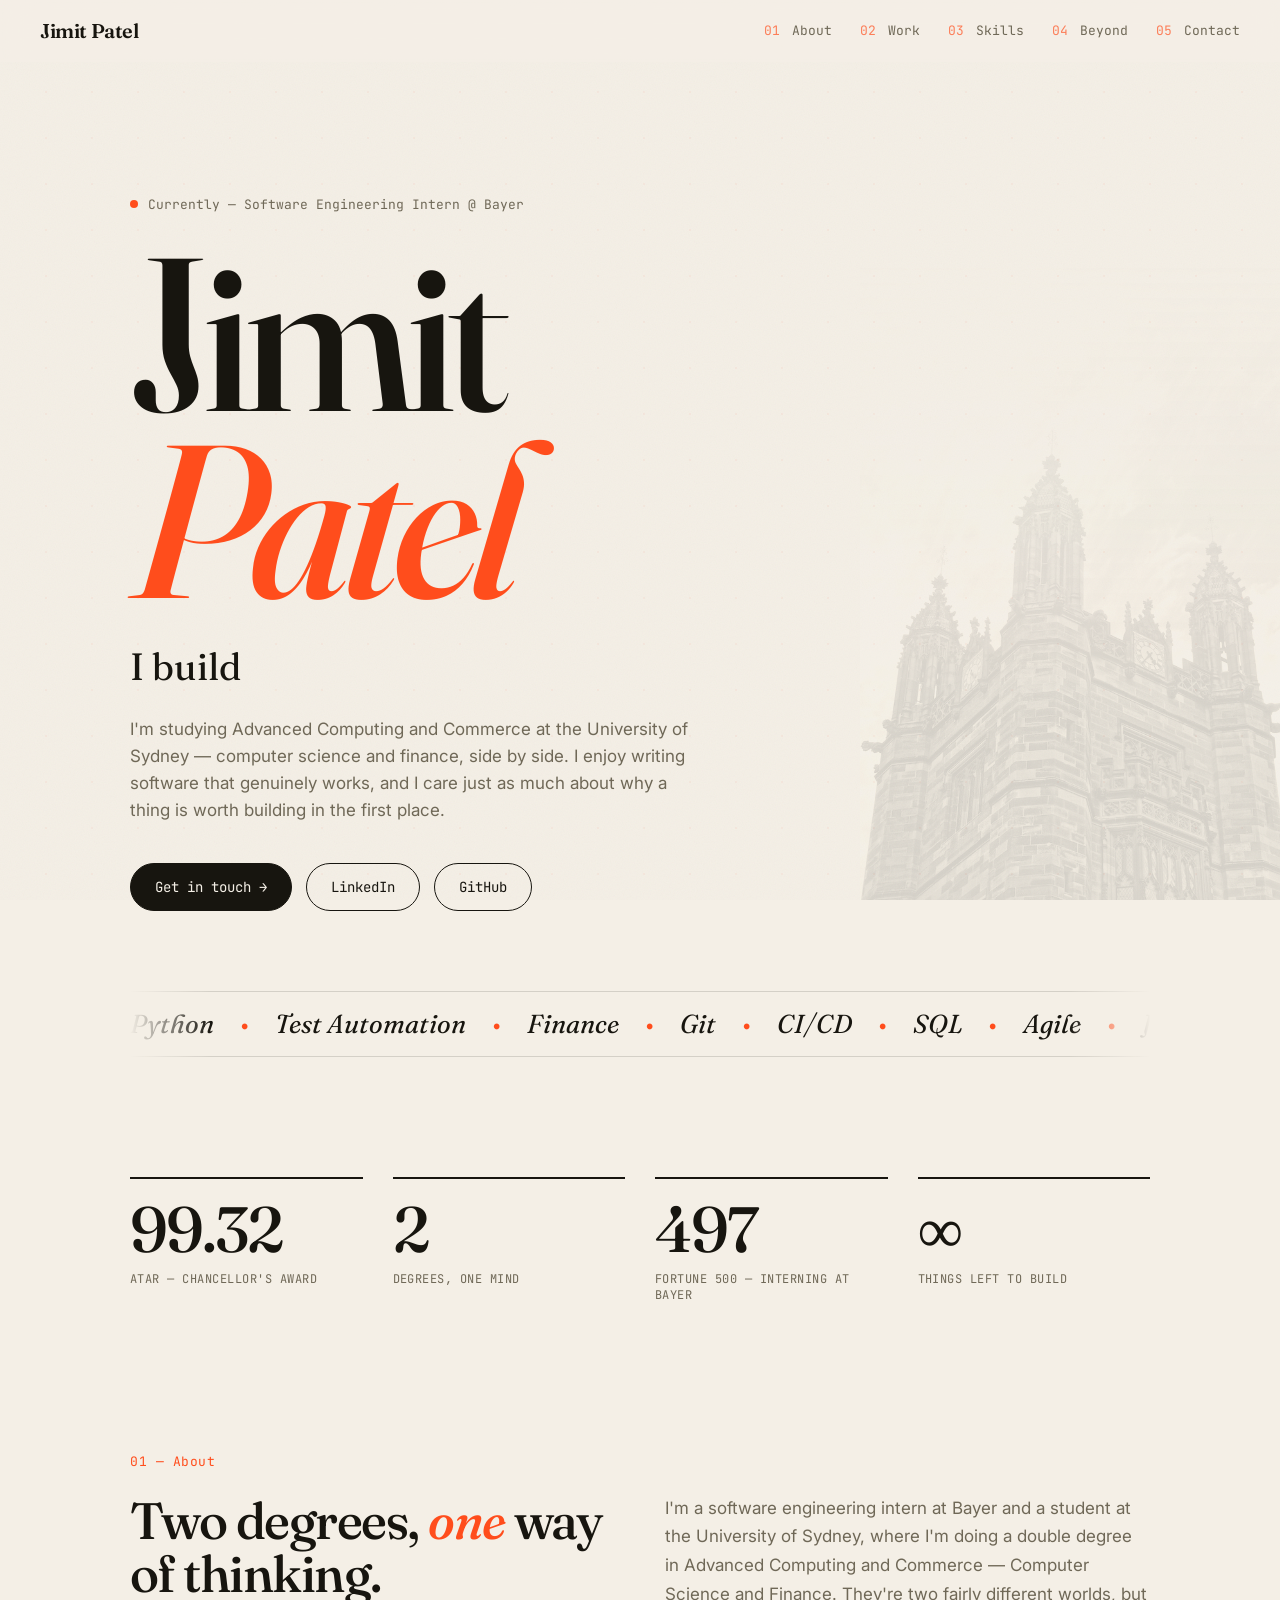
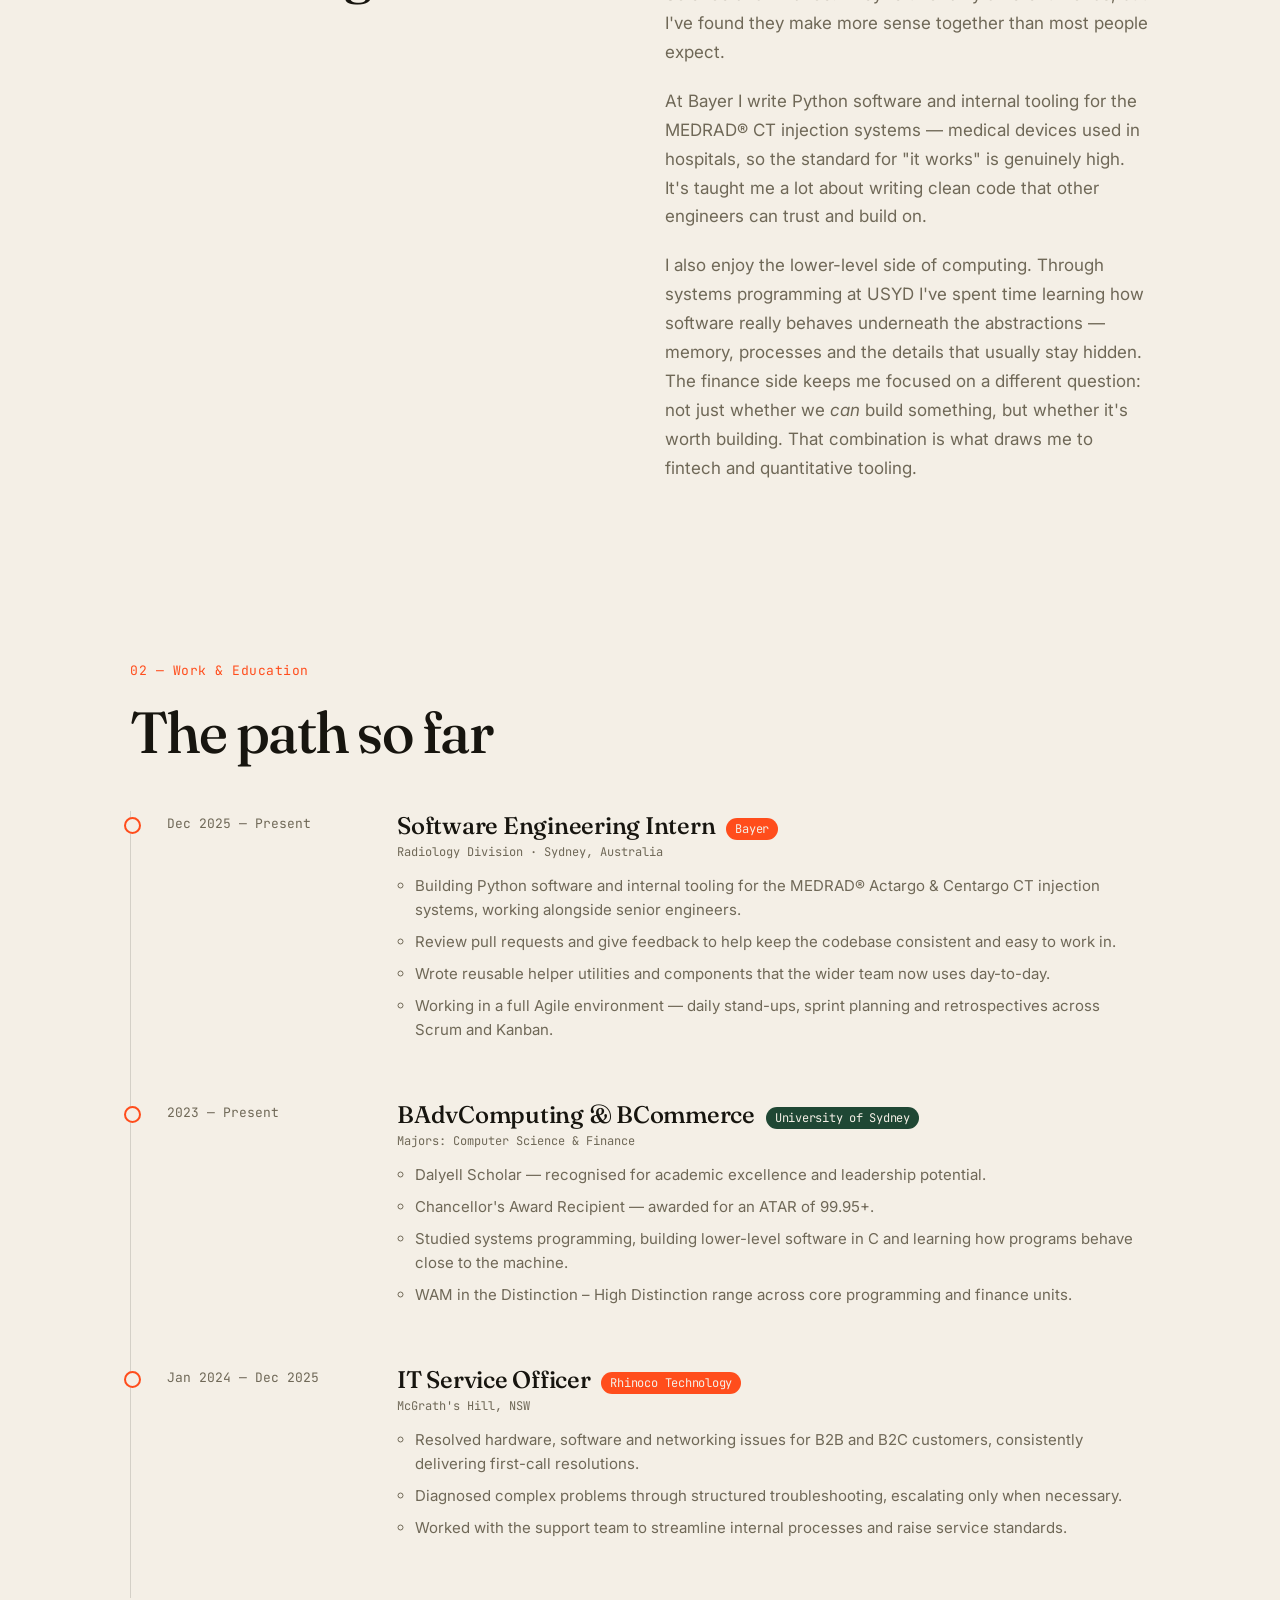
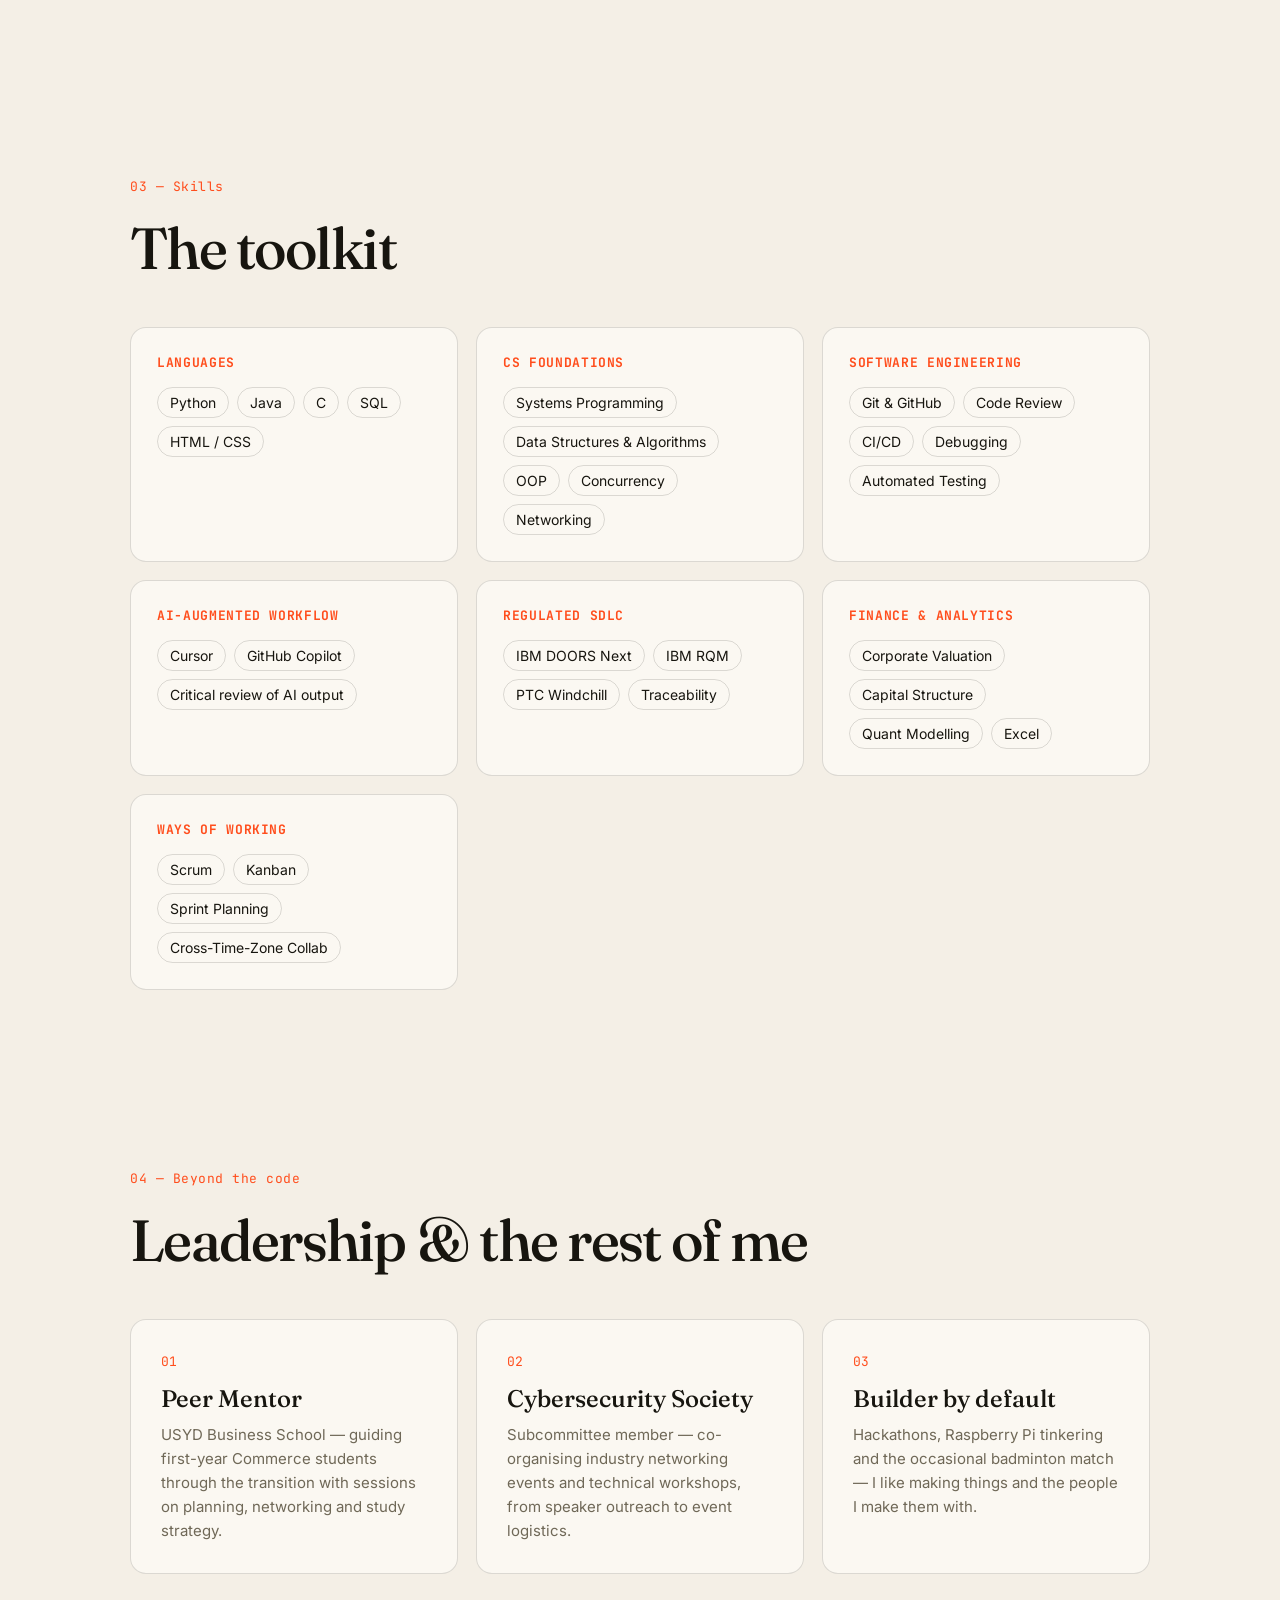
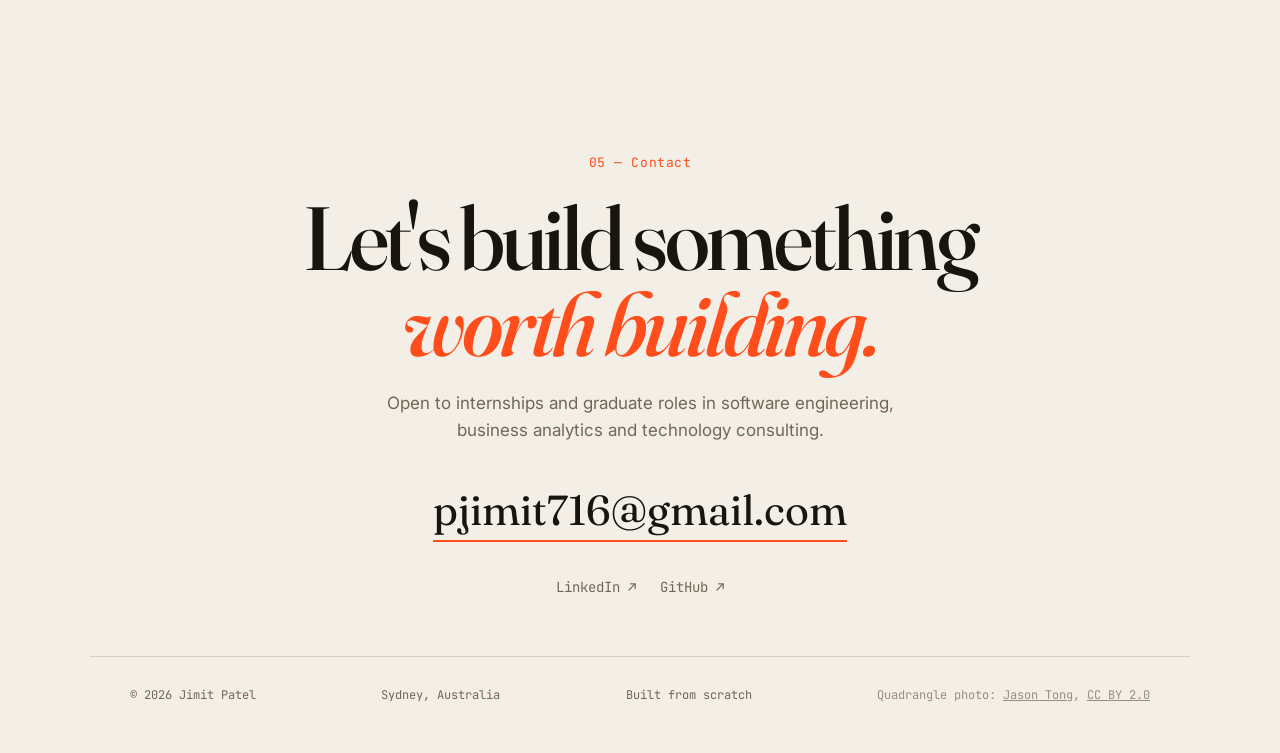
==== commit 23cb8657: "Add USYD Quadrangle clock tower backdrop - Replace hand-drawn SVG with a faint, sepia-toned photo of" ====
--- a/index.html
+++ b/index.html
@@ -16,6 +16,8 @@
 <canvas id="grid" aria-hidden="true"></canvas>
 <div class="grain" aria-hidden="true"></div>
 <div class="cursor-glow" aria-hidden="true"></div>
+
+<div class="quad-bg" aria-hidden="true"></div>
 
 <nav>
   <a href="#top" class="brand">Jimit Patel</a>
@@ -245,6 +247,7 @@
   <span>© 2026 Jimit Patel</span>
   <span>Sydney, Australia</span>
   <span>Built from scratch</span>
+  <span class="credit">Quadrangle photo: <a href="https://commons.wikimedia.org/wiki/File:The_Clocktower_(14150802624).jpg" target="_blank" rel="noopener">Jason Tong</a>, <a href="https://creativecommons.org/licenses/by/2.0/" target="_blank" rel="noopener">CC BY 2.0</a></span>
 </footer>
 
 <button class="to-top" id="toTop" aria-label="Back to top">↑</button>
--- a/style.css
+++ b/style.css
@@ -58,6 +58,23 @@
   opacity: 0;
 }
 
+/* USYD Quadrangle clock tower backdrop */
+.quad-bg {
+  position: fixed;
+  right: -20px;
+  bottom: 0;
+  width: min(440px, 50%);
+  height: 78vh;
+  background: url("quad.jpg") no-repeat bottom right;
+  background-size: contain;
+  filter: grayscale(1) sepia(0.4) contrast(1.05) brightness(1.02);
+  opacity: 0.12;
+  z-index: -1;
+  pointer-events: none;
+  -webkit-mask-image: linear-gradient(to top, #000 25%, transparent 92%);
+  mask-image: linear-gradient(to top, #000 25%, transparent 92%);
+}
+
 /* ---------- nav ---------- */
 nav {
   position: sticky;
@@ -499,12 +516,16 @@
   margin: 0 auto;
   padding: 30px 40px 50px;
   display: flex;
+  flex-wrap: wrap;
+  gap: 8px 24px;
   justify-content: space-between;
   border-top: 1px solid var(--line);
   font-family: var(--mono);
   font-size: 12px;
   color: var(--muted);
 }
+footer .credit { opacity: 0.7; }
+footer .credit a { color: inherit; }
 
 /* ---------- to top ---------- */
 .to-top {
@@ -695,6 +716,16 @@
 
 @media (max-width: 640px) {
   nav { padding: 14px 20px; }
+  /* let the Quadrangle tower carry the background on phones */
+  #grid { opacity: 0.25; }
+  .quad-bg {
+    right: 50%;
+    transform: translateX(50%);
+    width: 92%;
+    height: 80vh;
+    opacity: 0.16;
+    background-position: bottom center;
+  }
   .hero { padding: 90px 22px 40px; }
   .hero h1 { font-size: clamp(58px, 20vw, 100px); }
   section { padding: 70px 22px; }
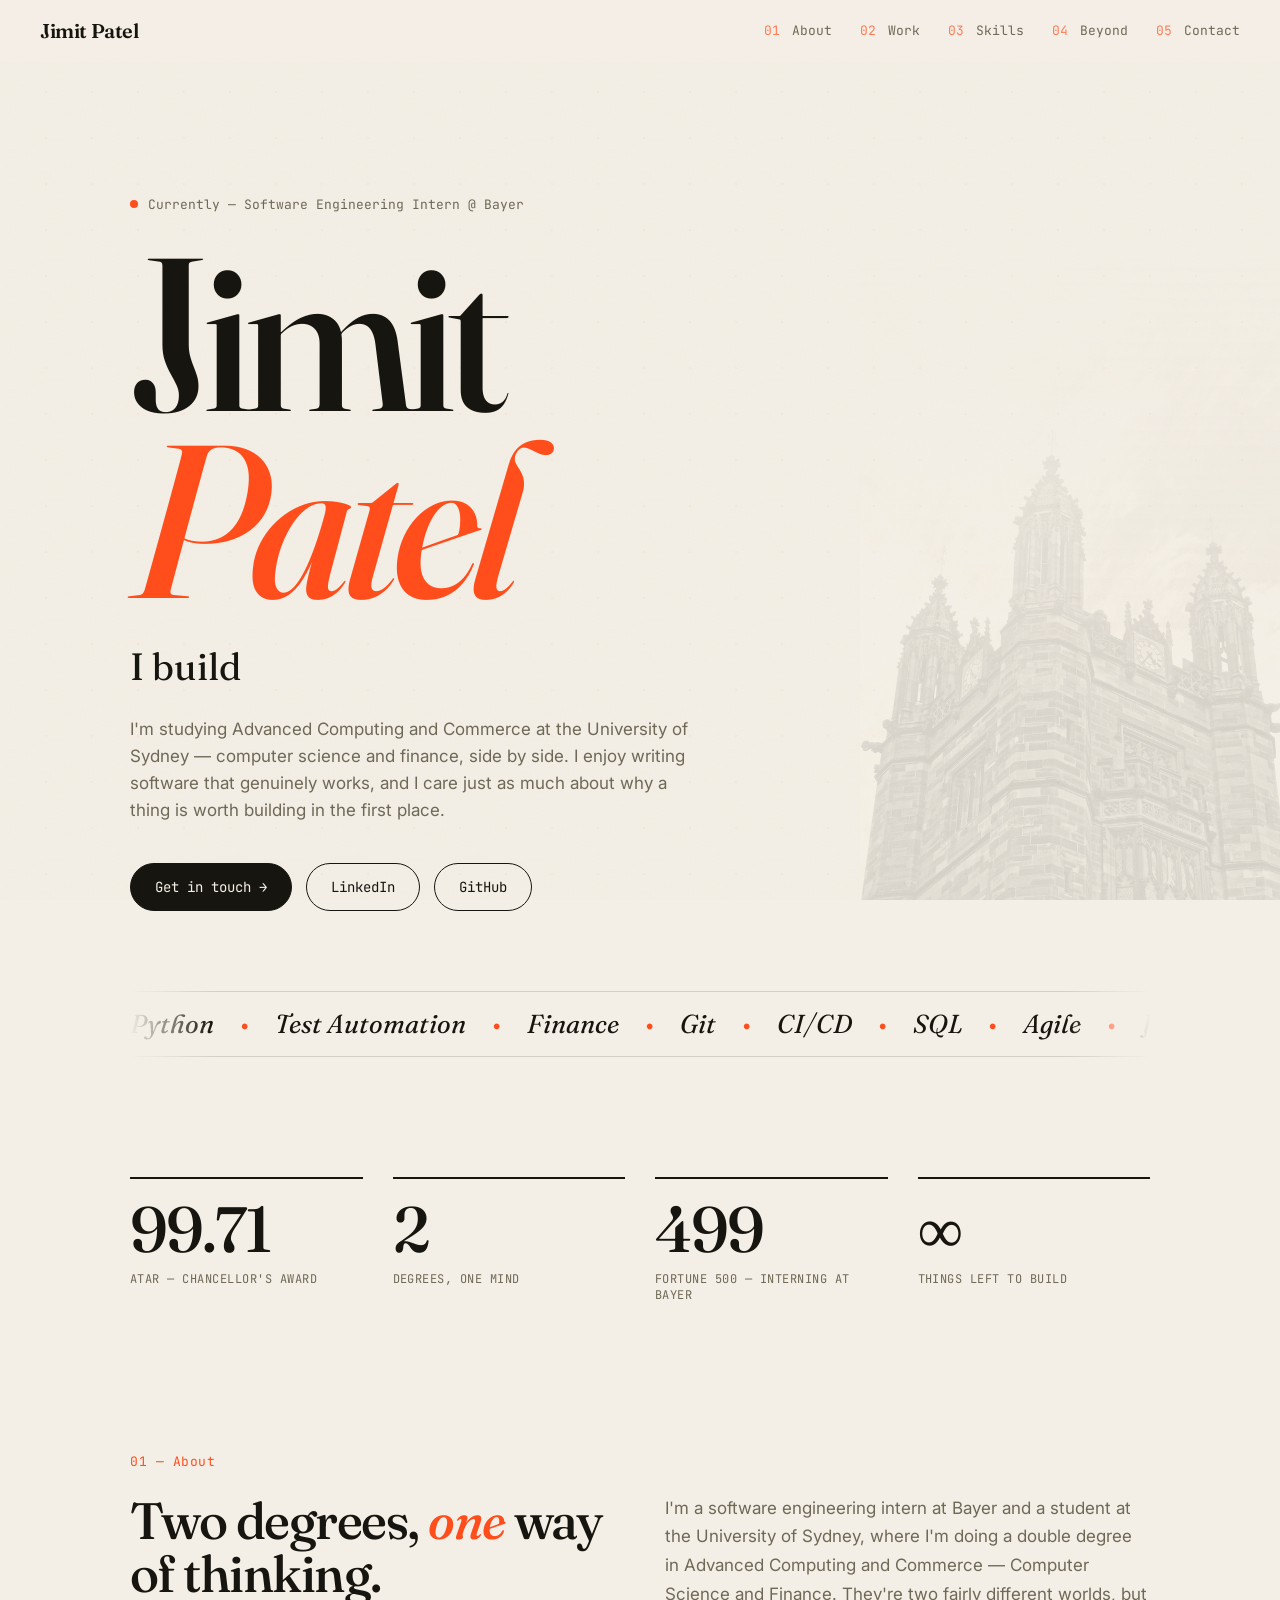
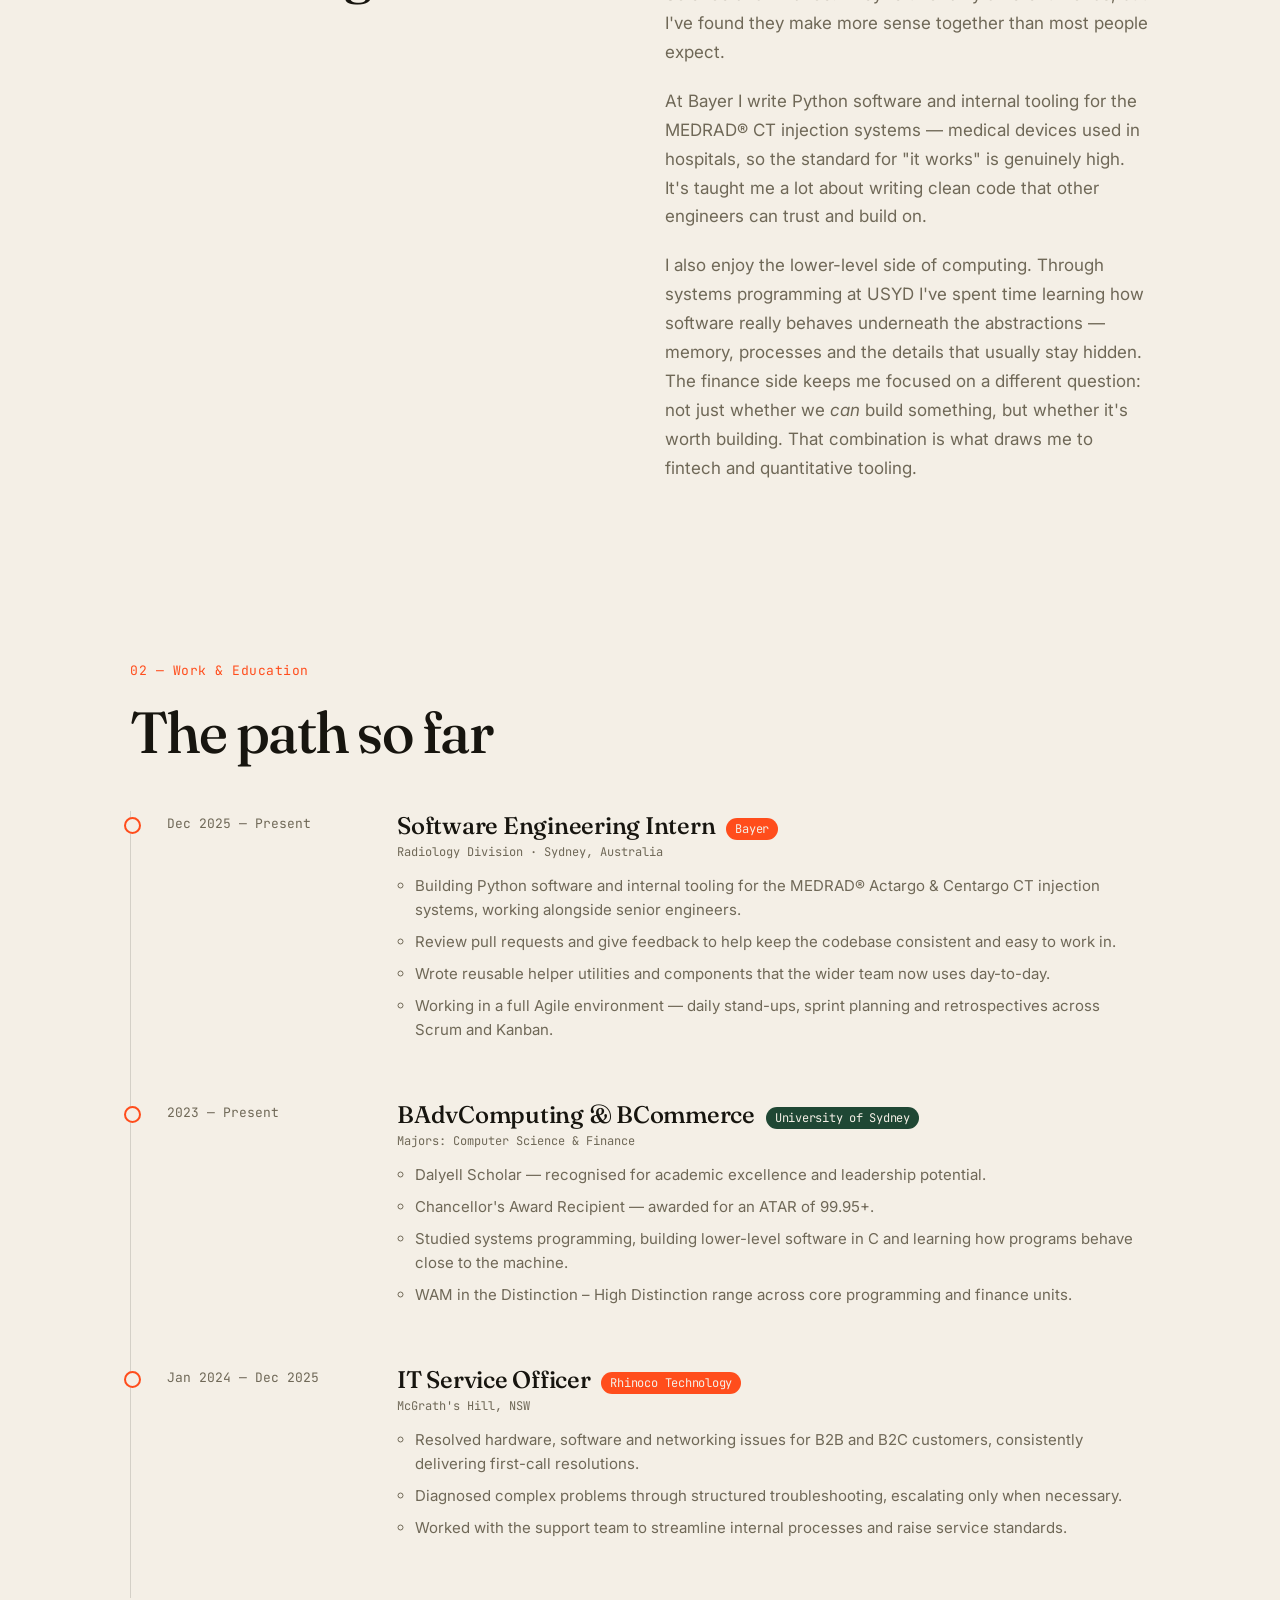
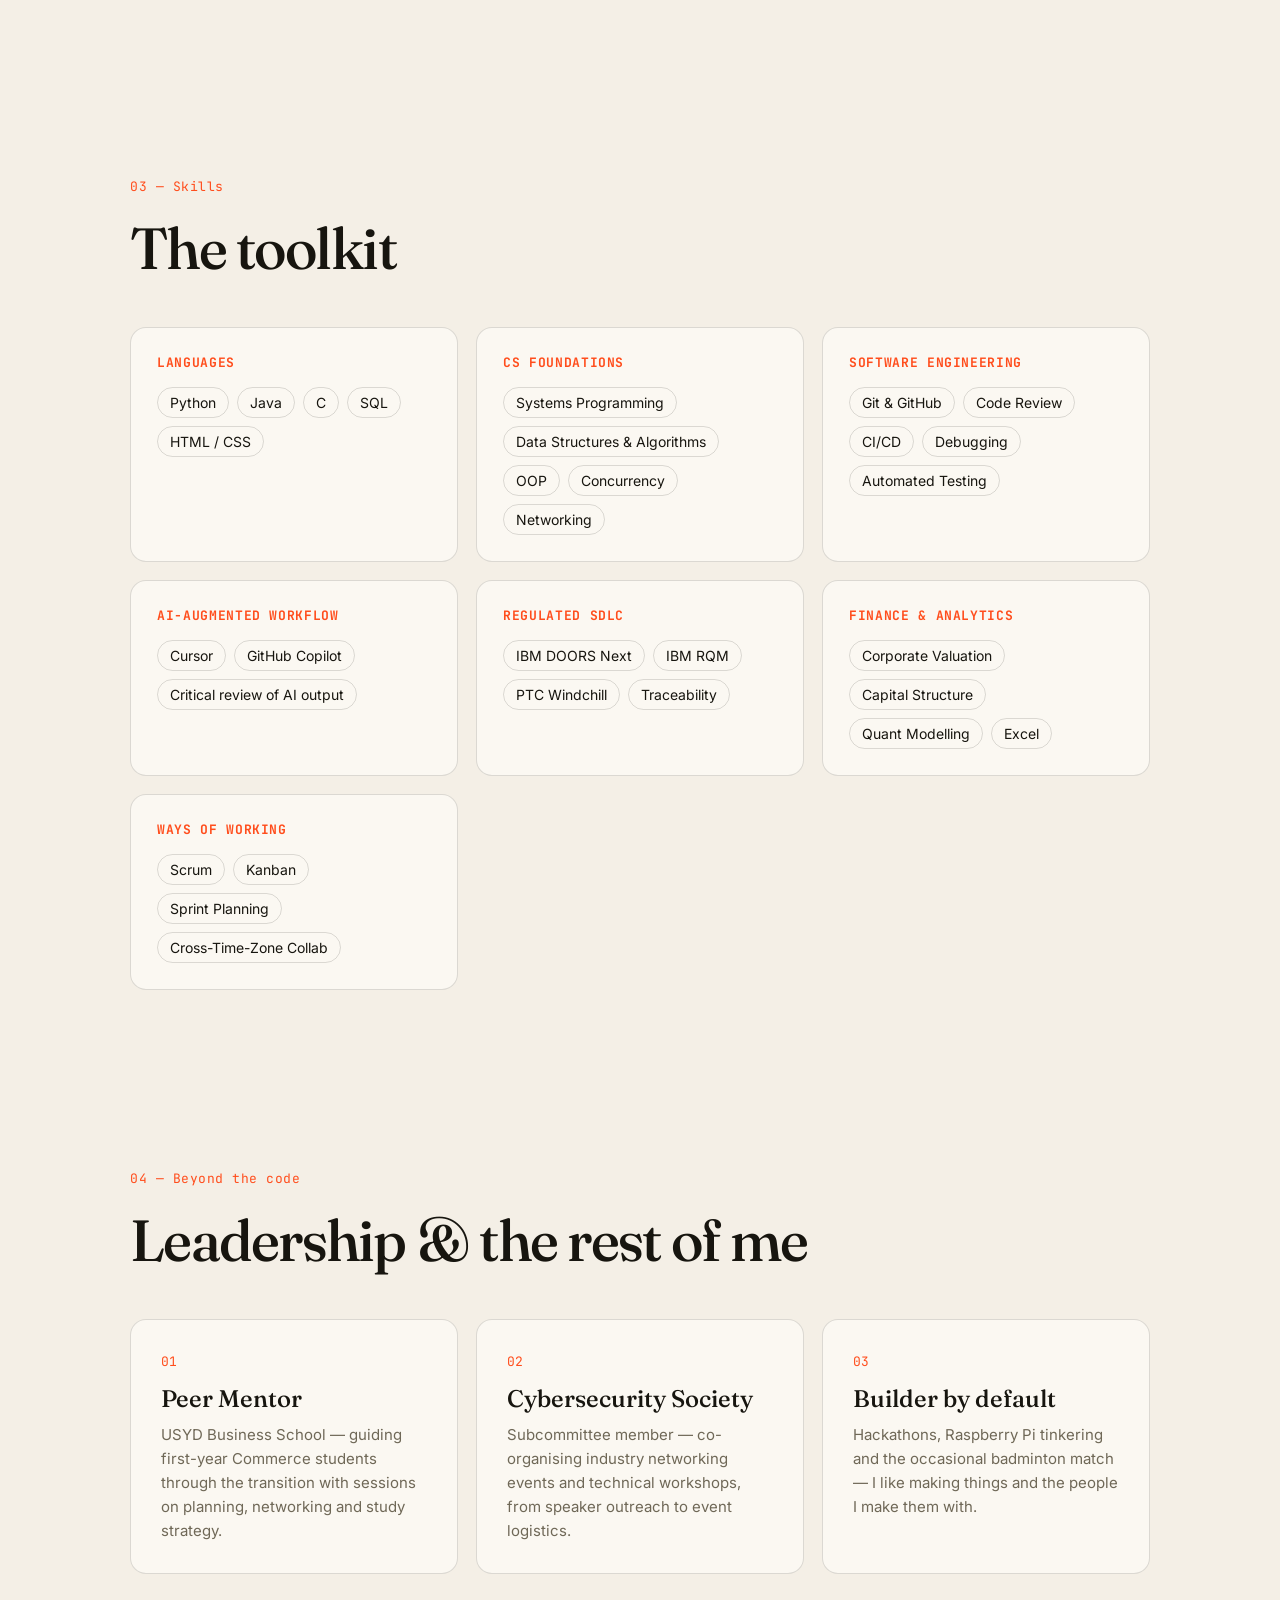
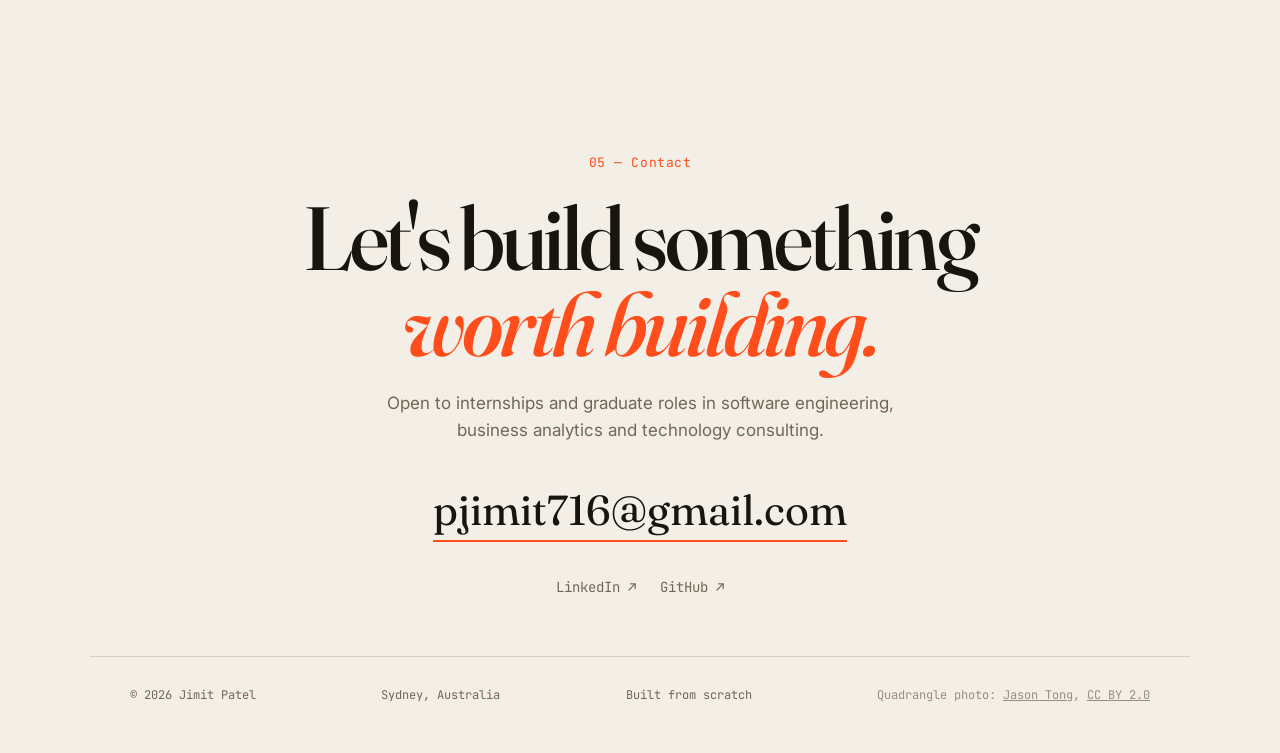
==== commit de60b391: "Add comprehensive SEO meta tags for Google discoverability Adds canonical URL, keywords, geo tags (A" ====
--- a/index.html
+++ b/index.html
@@ -3,8 +3,44 @@
 <head>
 <meta charset="UTF-8">
 <meta name="viewport" content="width=device-width, initial-scale=1.0">
-<title>Jimit Patel — Engineering × Commerce</title>
-<meta name="description" content="Jimit Patel — Software Engineering Intern at Bayer. Advanced Computing & Commerce at the University of Sydney. Computer Science × Finance.">
+<title>Jimit Patel — Software Engineer & Commerce Student | Sydney</title>
+<meta name="description" content="Jimit Patel — Software Engineering Intern at Bayer. Advanced Computing & Commerce at the University of Sydney. Building at the intersection of technology and business.">
+<meta name="keywords" content="Jimit Patel, Jimit Patel Sydney, Jimit Patel USYD, software engineer Sydney, computer science student Australia, Bayer intern, Advanced Computing USYD">
+<meta name="author" content="Jimit Patel">
+<meta name="robots" content="index, follow">
+<link rel="canonical" href="https://jimit.xyz">
+
+<!-- Geo targeting: Australia & India -->
+<meta name="geo.region" content="AU-NSW">
+<meta name="geo.placename" content="Sydney, New South Wales, Australia">
+
+<!-- Open Graph (controls how link looks when shared on LinkedIn, WhatsApp etc) -->
+<meta property="og:type" content="profile">
+<meta property="og:title" content="Jimit Patel — Software Engineer & Commerce Student">
+<meta property="og:description" content="Software Engineering Intern at Bayer. Advanced Computing & Commerce at the University of Sydney.">
+<meta property="og:url" content="https://jimit.xyz">
+<meta property="og:site_name" content="Jimit Patel">
+<meta property="profile:first_name" content="Jimit">
+<meta property="profile:last_name" content="Patel">
+
+<!-- Structured data: tells Google exactly who you are -->
+<script type="application/ld+json">
+{
+  "@context": "https://schema.org",
+  "@type": "Person",
+  "name": "Jimit Patel",
+  "url": "https://jimit.xyz",
+  "jobTitle": "Software Engineering Intern",
+  "worksFor": { "@type": "Organization", "name": "Bayer" },
+  "alumniOf": { "@type": "CollegeOrUniversity", "name": "University of Sydney" },
+  "address": { "@type": "PostalAddress", "addressLocality": "Sydney", "addressCountry": "AU" },
+  "sameAs": [
+    "https://github.com/techindes",
+    "https://linkedin.com/in/jimitpatel"
+  ]
+}
+</script>
+
 <link rel="preconnect" href="https://fonts.googleapis.com">
 <link rel="preconnect" href="https://fonts.gstatic.com" crossorigin>
 <link href="https://fonts.googleapis.com/css2?family=Fraunces:ital,opsz,wght@0,9..144,300..900;1,9..144,300..900&family=Inter:wght@300;400;500;600&family=JetBrains+Mono:wght@400;500&display=swap" rel="stylesheet">
--- a/style.css
+++ b/style.css
@@ -65,14 +65,20 @@
   bottom: 0;
   width: min(440px, 50%);
   height: 78vh;
-  background: url("quad.jpg") no-repeat bottom right;
-  background-size: contain;
-  filter: grayscale(1) sepia(0.4) contrast(1.05) brightness(1.02);
   opacity: 0.12;
   z-index: -1;
   pointer-events: none;
   -webkit-mask-image: linear-gradient(to top, #000 25%, transparent 92%);
   mask-image: linear-gradient(to top, #000 25%, transparent 92%);
+}
+/* filter lives on ::before so Safari's filter+mask-image bug doesn't fire */
+.quad-bg::before {
+  content: '';
+  position: absolute;
+  inset: 0;
+  background: url("quad.jpg") no-repeat bottom right;
+  background-size: contain;
+  filter: grayscale(1) sepia(0.4) contrast(1.05) brightness(1.02);
 }
 
 /* ---------- nav ---------- */
@@ -717,14 +723,19 @@
 @media (max-width: 640px) {
   nav { padding: 14px 20px; }
   /* let the Quadrangle tower carry the background on phones */
-  #grid { opacity: 0.25; }
+  #grid { opacity: 0.2; }
   .quad-bg {
     right: 50%;
     transform: translateX(50%);
-    width: 92%;
-    height: 80vh;
-    opacity: 0.16;
+    width: 105%;
+    height: 88vh;
+    opacity: 0.03;
+    -webkit-mask-image: linear-gradient(to top, #000 45%, transparent 96%);
+    mask-image: linear-gradient(to top, #000 45%, transparent 96%);
+  }
+  .quad-bg::before {
     background-position: bottom center;
+    filter: grayscale(1) sepia(0.2) contrast(0.9) brightness(1.1);
   }
   .hero { padding: 90px 22px 40px; }
   .hero h1 { font-size: clamp(58px, 20vw, 100px); }
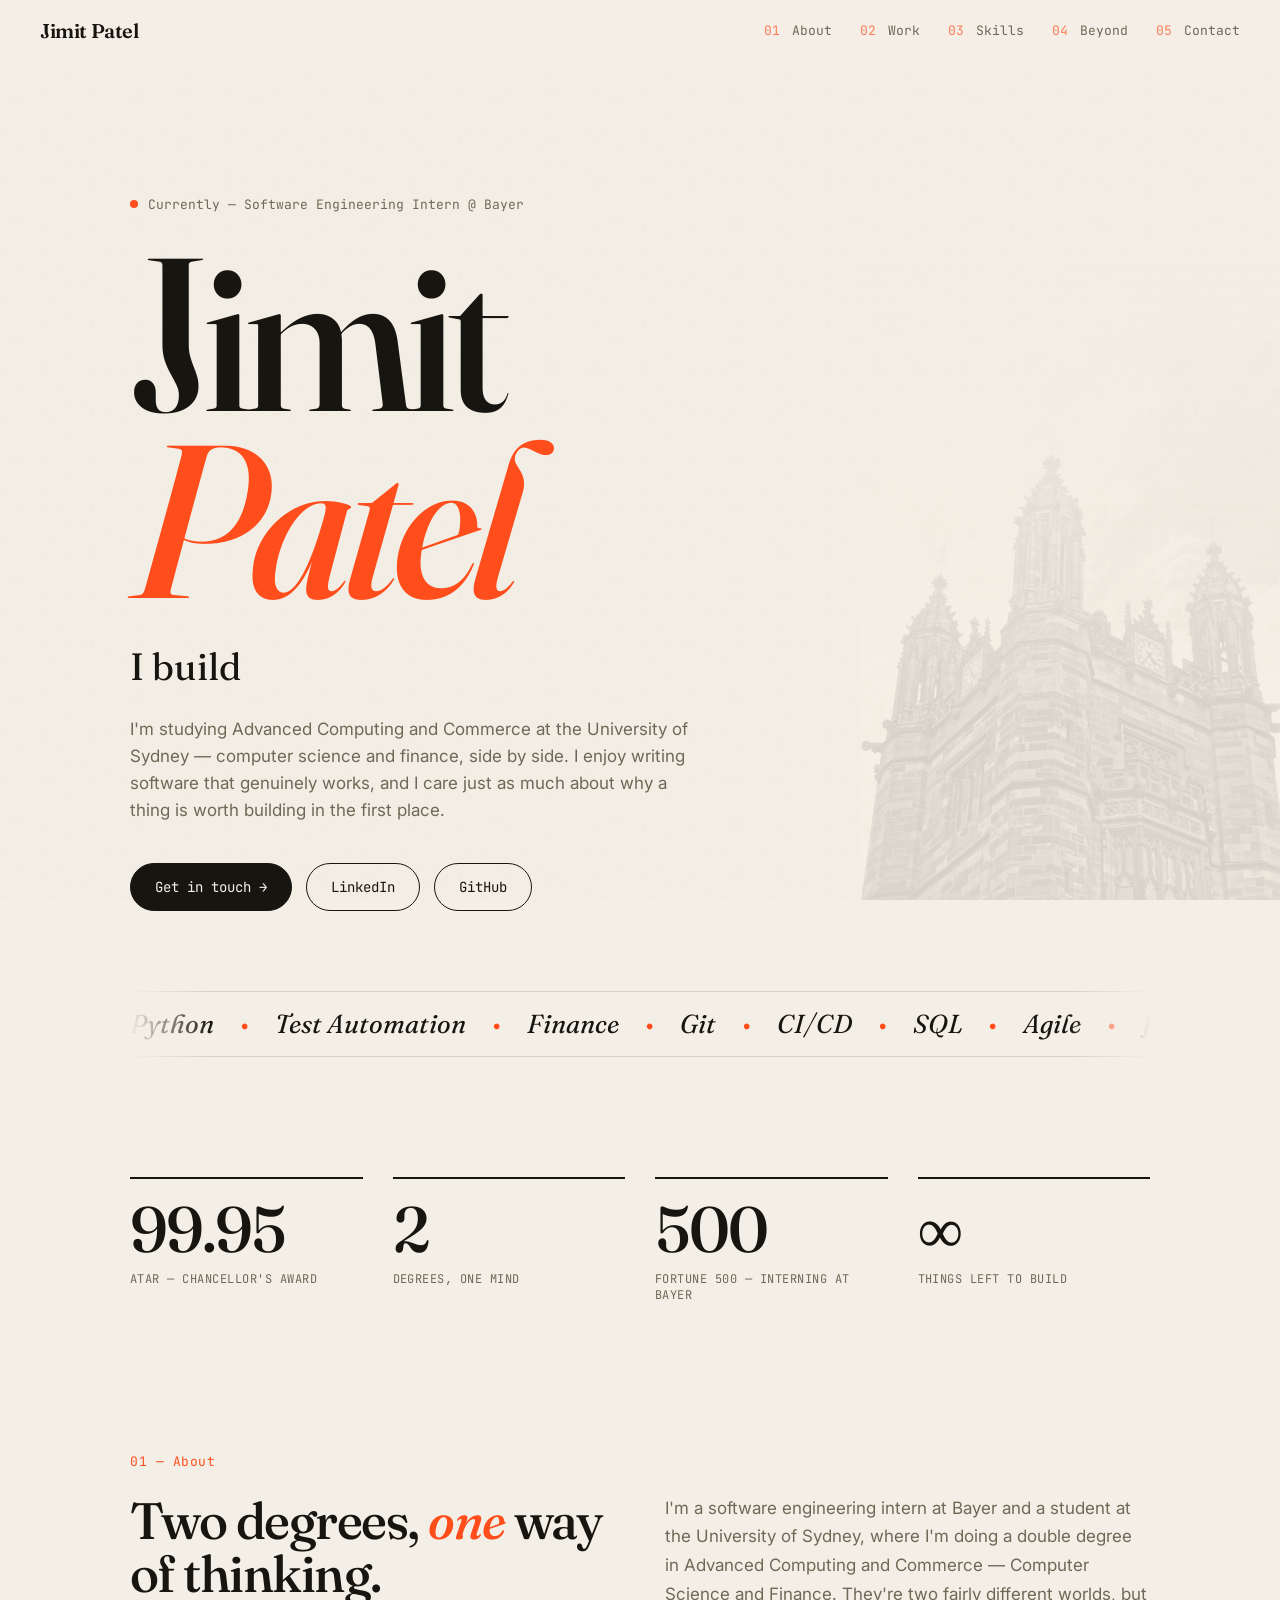
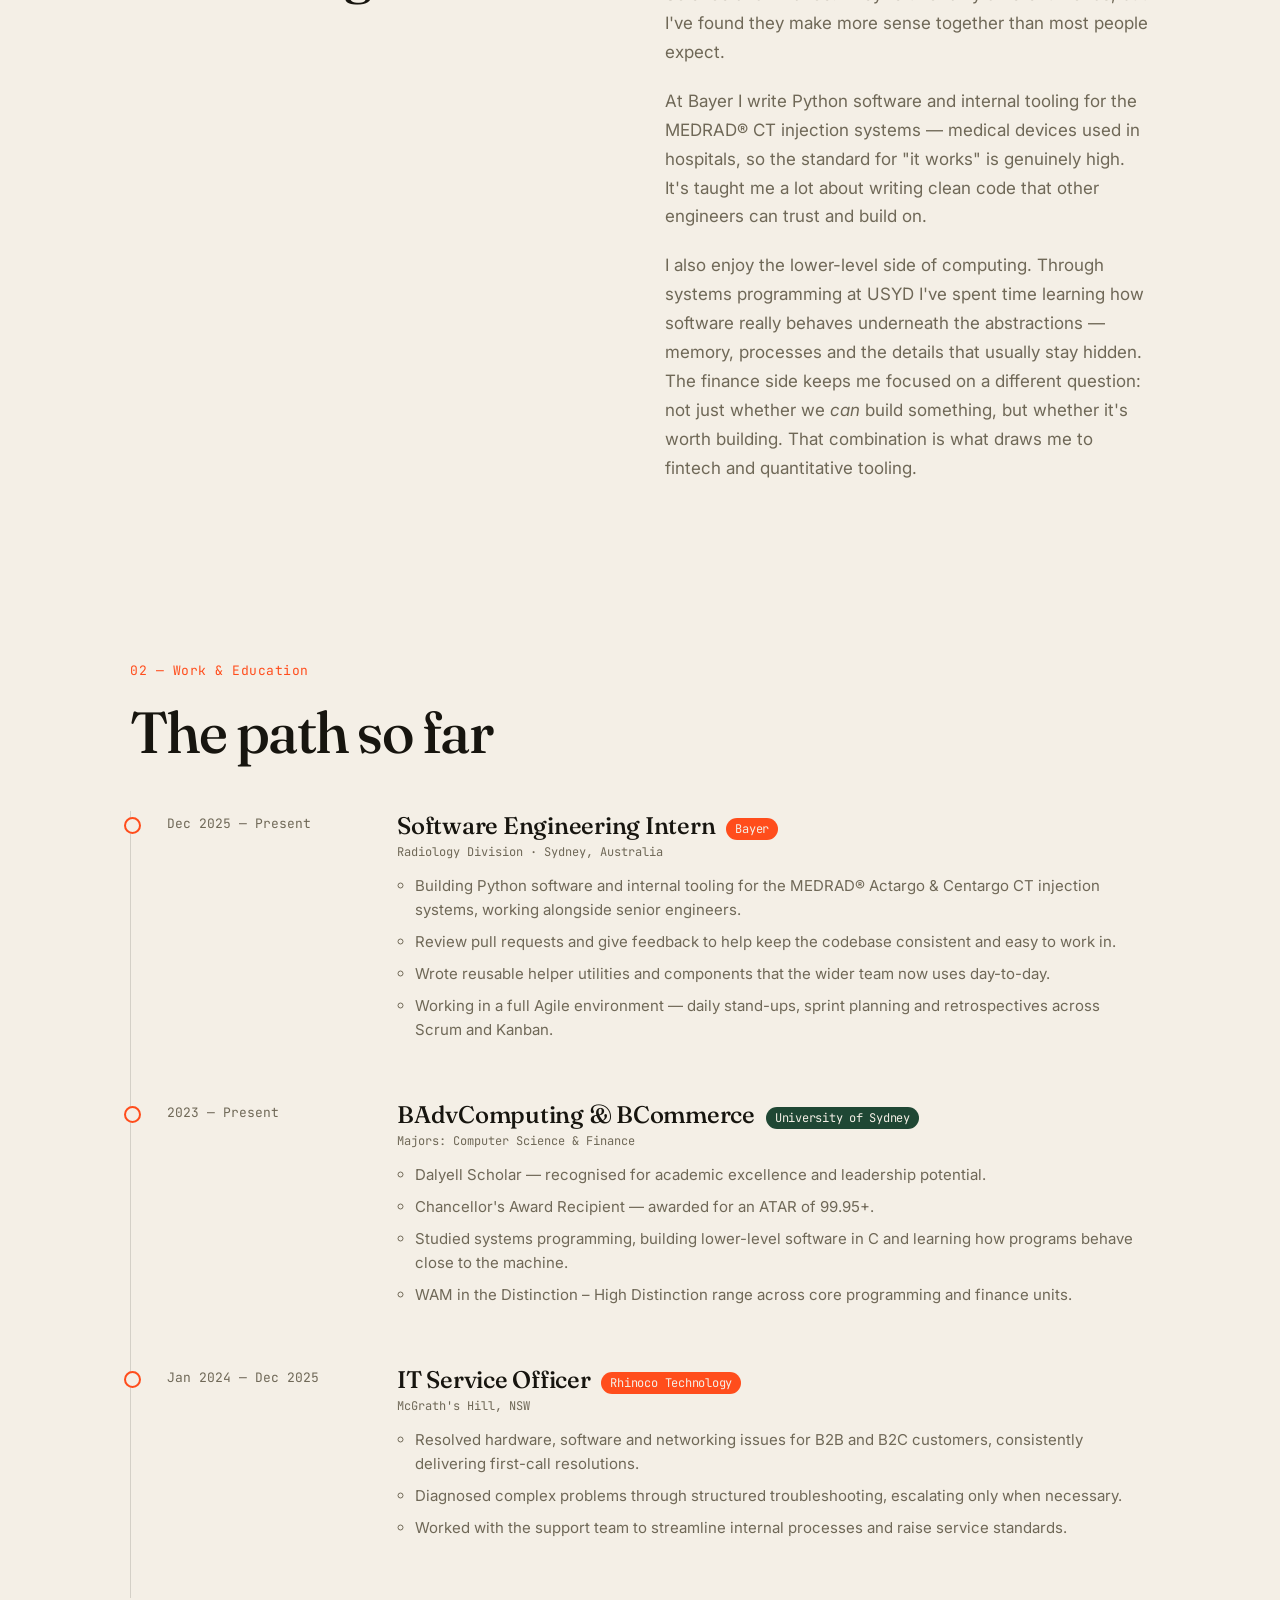
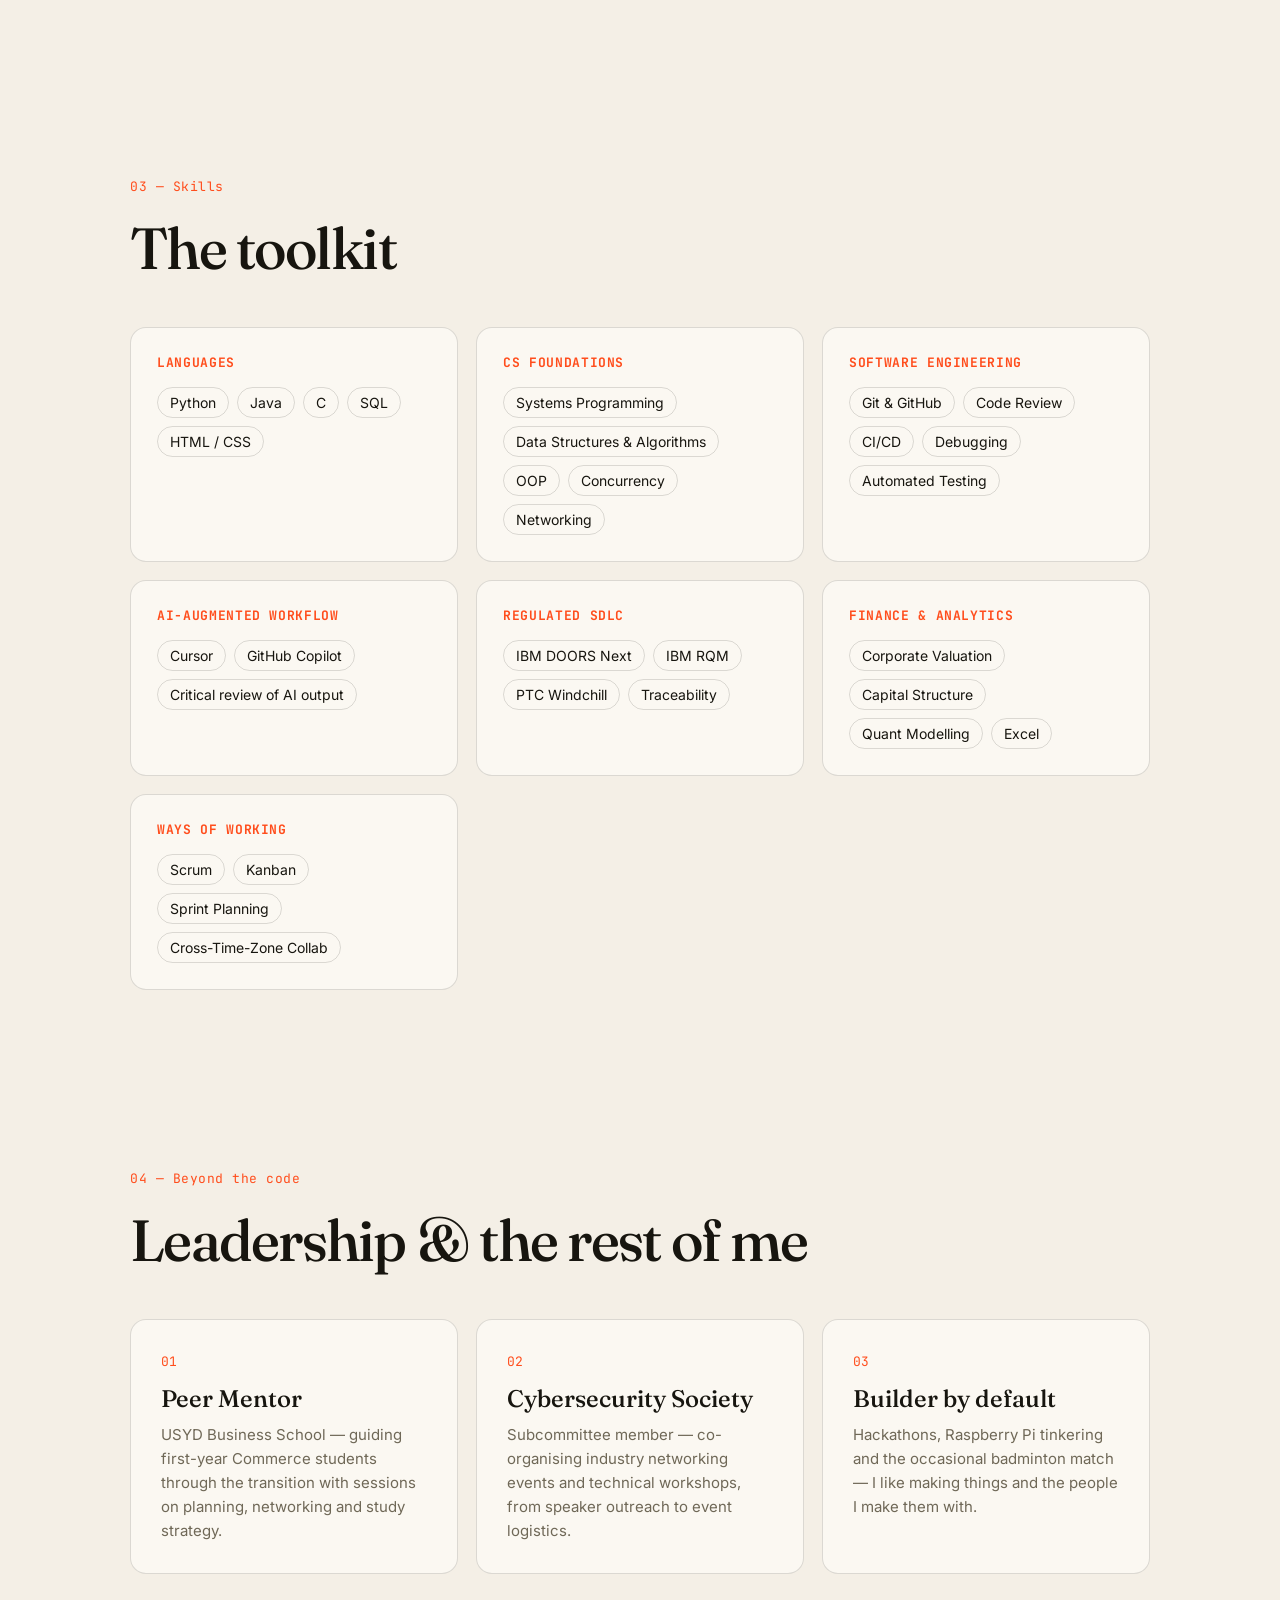
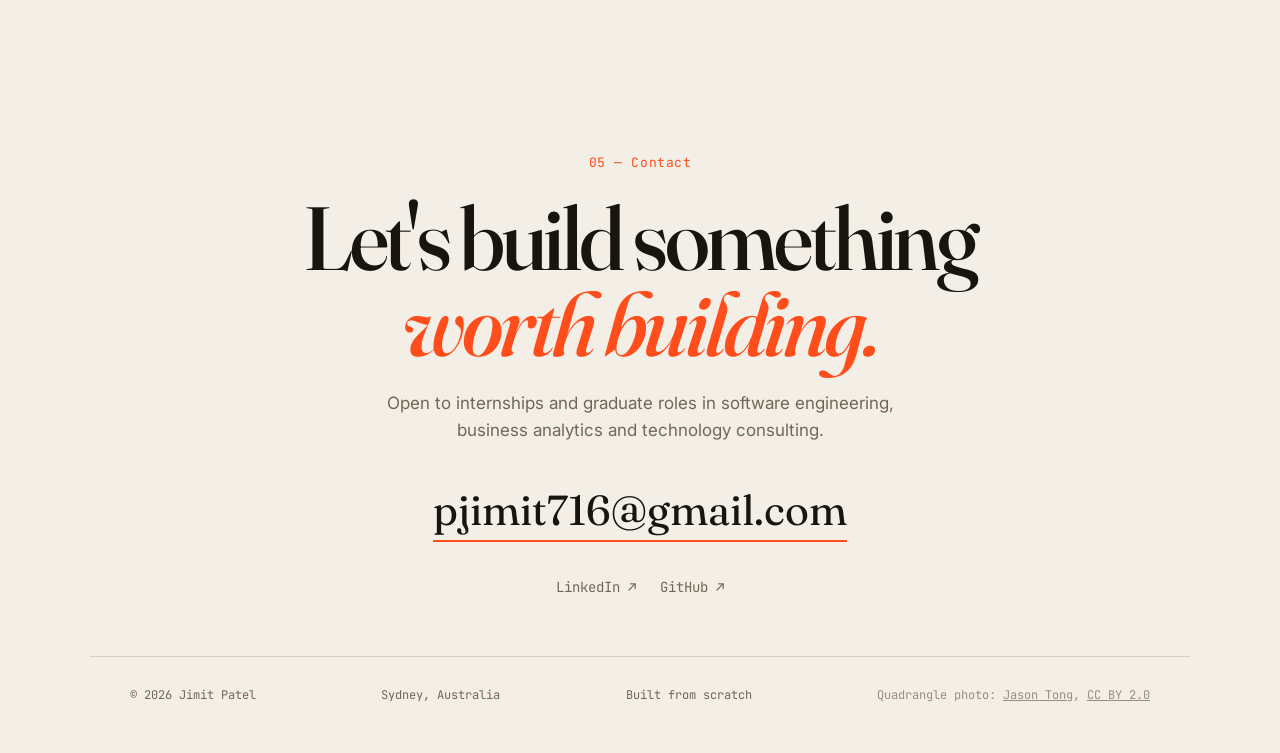
==== commit 9d9b5134: "Fix sameAs profile URLs in structured data to real LinkedIn/GitHub Corrects placeholder social links" ====
--- a/index.html
+++ b/index.html
@@ -35,8 +35,8 @@
   "alumniOf": { "@type": "CollegeOrUniversity", "name": "University of Sydney" },
   "address": { "@type": "PostalAddress", "addressLocality": "Sydney", "addressCountry": "AU" },
   "sameAs": [
-    "https://github.com/techindes",
-    "https://linkedin.com/in/jimitpatel"
+    "https://github.com/Jimit-Bayer",
+    "https://www.linkedin.com/in/-jimit-patel"
   ]
 }
 </script>
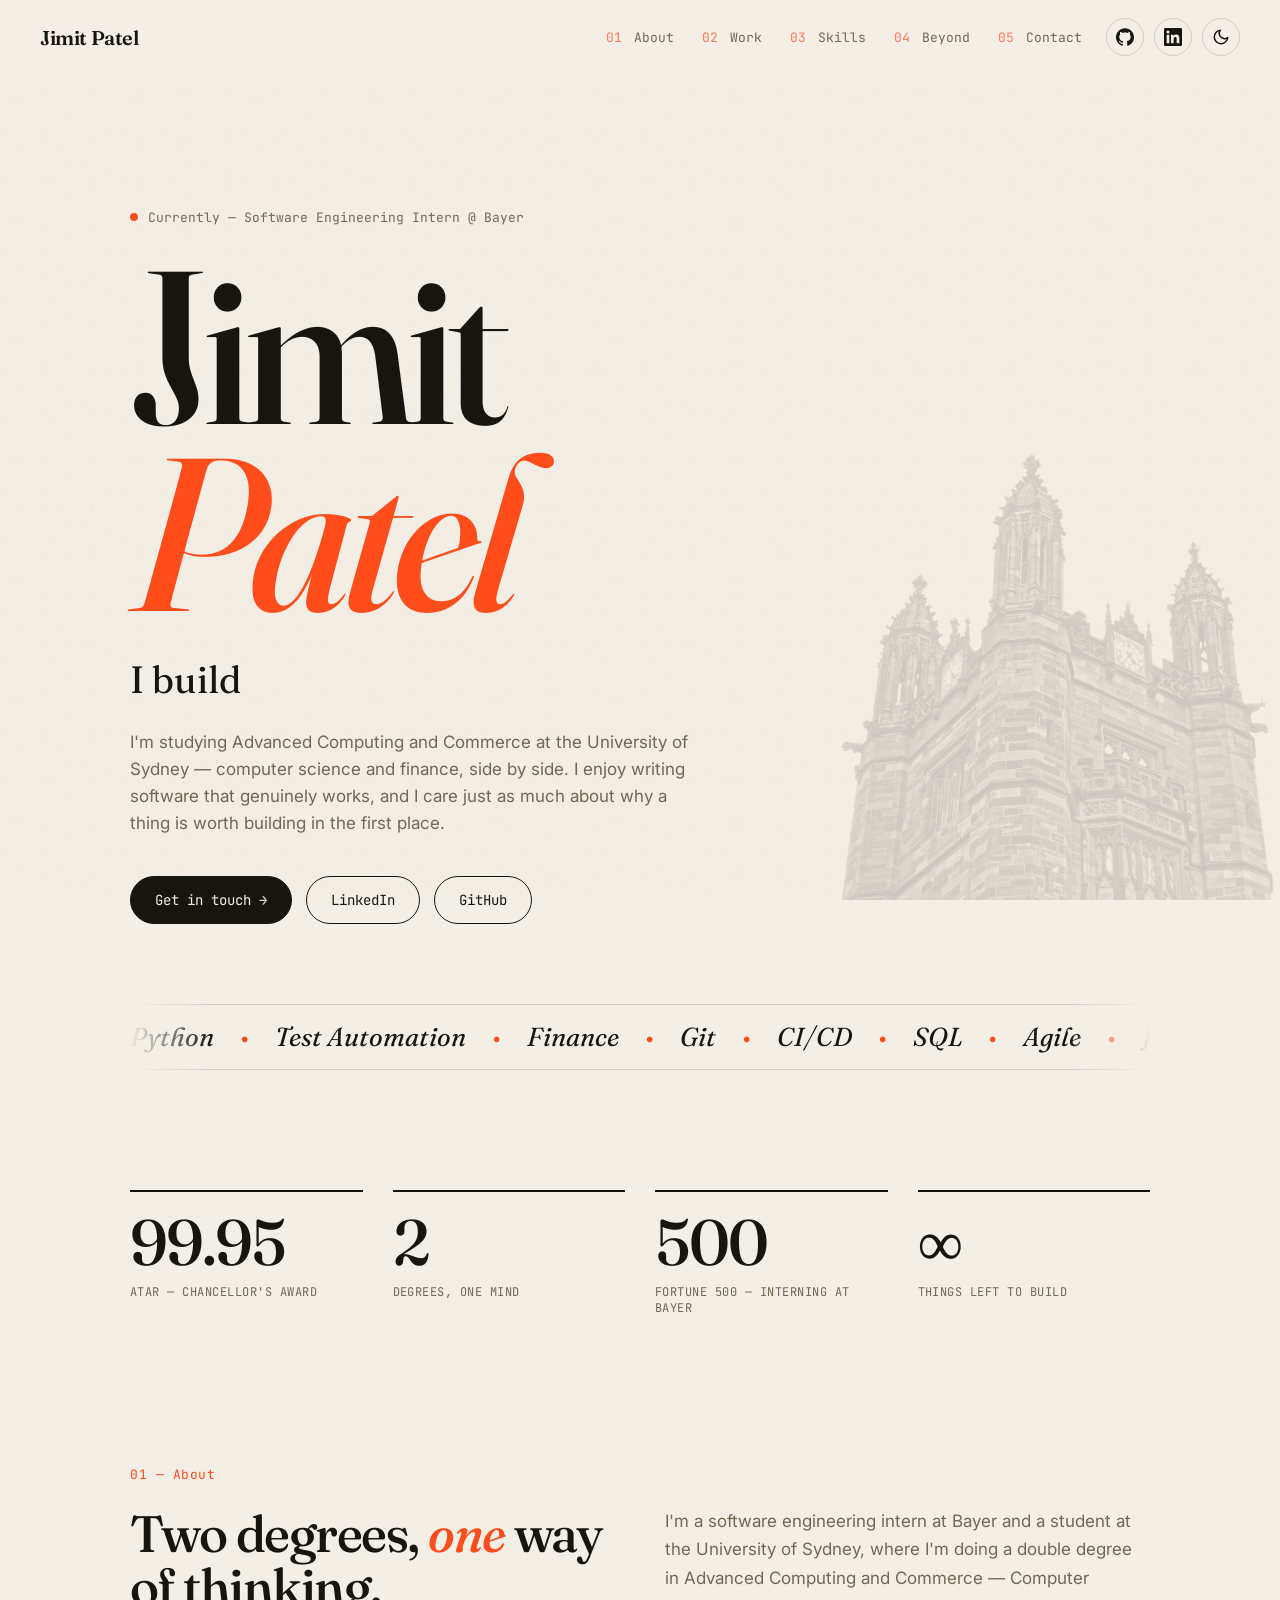
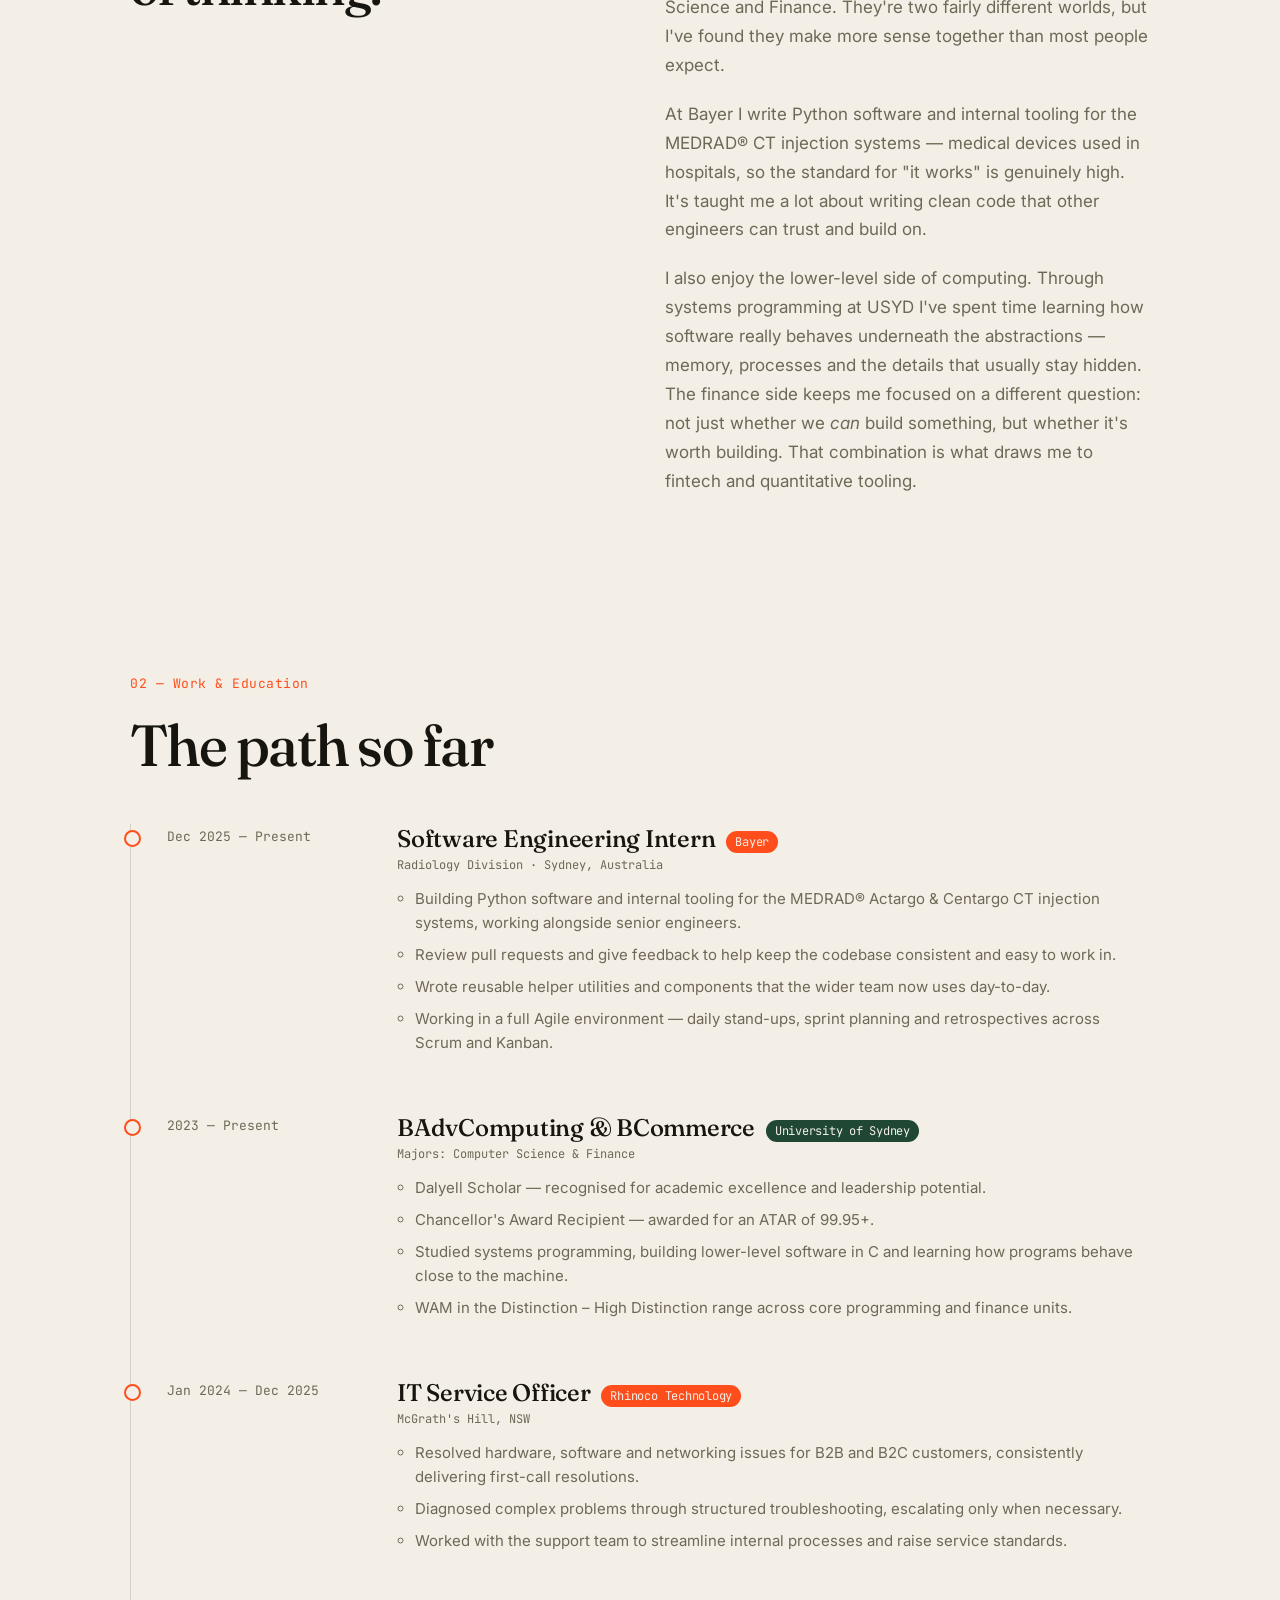
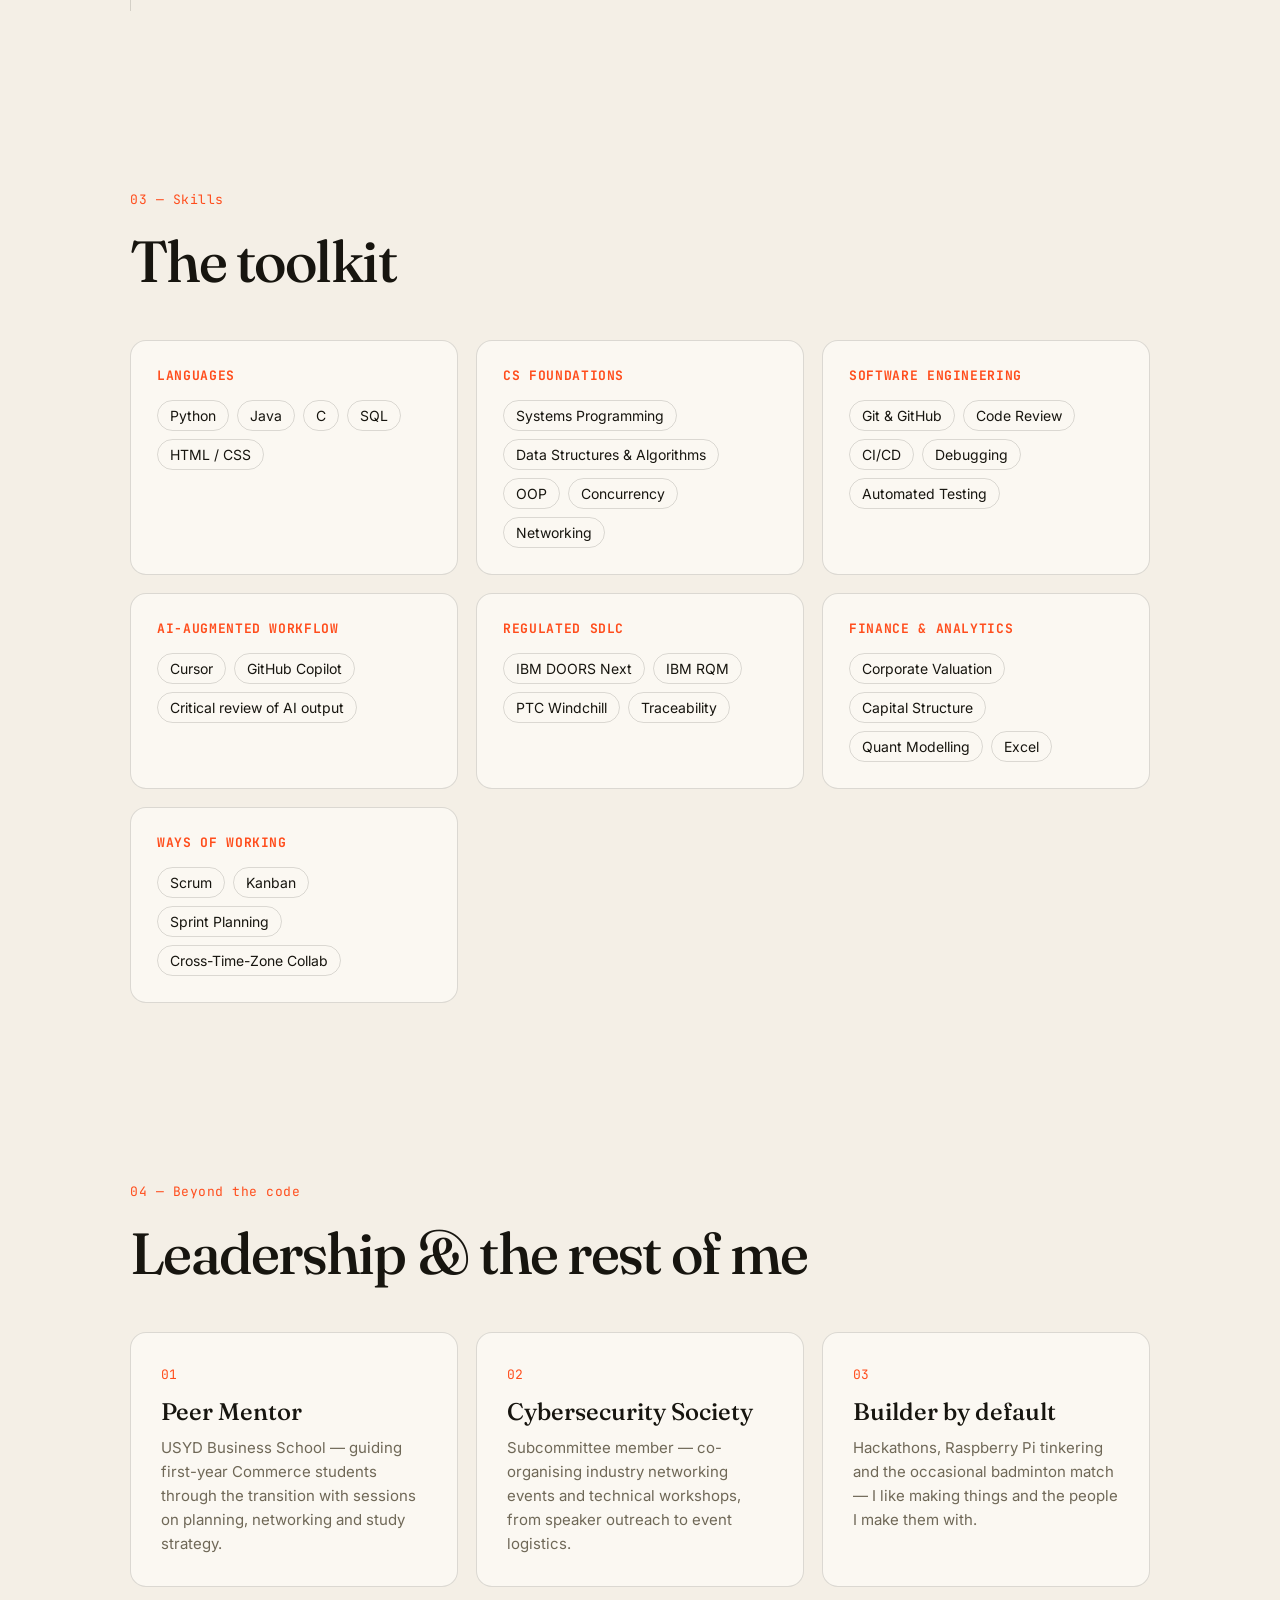
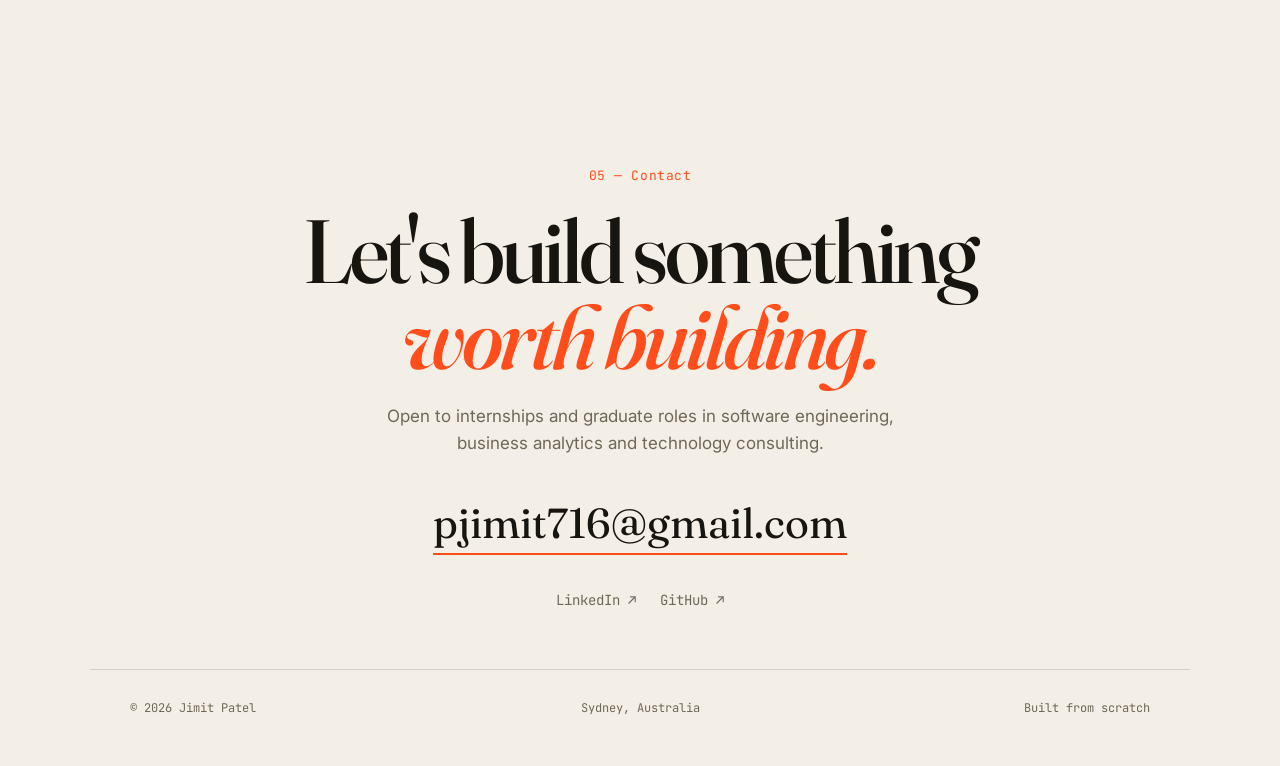
==== commit a547fa74: "Add dark mode, nav social icons, favicon, building cutout & click ripple - Dark mode toggle (sun/moo" ====
--- a/index.html
+++ b/index.html
@@ -3,12 +3,22 @@
 <head>
 <meta charset="UTF-8">
 <meta name="viewport" content="width=device-width, initial-scale=1.0">
+<script>
+  (function () {
+    try {
+      var t = localStorage.getItem('theme');
+      if (!t) t = matchMedia('(prefers-color-scheme: dark)').matches ? 'dark' : 'light';
+      document.documentElement.setAttribute('data-theme', t);
+    } catch (e) {}
+  })();
+</script>
 <title>Jimit Patel — Software Engineer & Commerce Student | Sydney</title>
 <meta name="description" content="Jimit Patel — Software Engineering Intern at Bayer. Advanced Computing & Commerce at the University of Sydney. Building at the intersection of technology and business.">
 <meta name="keywords" content="Jimit Patel, Jimit Patel Sydney, Jimit Patel USYD, software engineer Sydney, computer science student Australia, Bayer intern, Advanced Computing USYD">
 <meta name="author" content="Jimit Patel">
 <meta name="robots" content="index, follow">
 <link rel="canonical" href="https://jimit.xyz">
+<link rel="icon" type="image/svg+xml" href="favicon.svg">
 
 <!-- Geo targeting: Australia & India -->
 <meta name="geo.region" content="AU-NSW">
@@ -57,16 +67,30 @@
 
 <nav>
   <a href="#top" class="brand">Jimit Patel</a>
-  <div class="nav-links" id="navLinks">
-    <a href="#about"><span>01</span> About</a>
-    <a href="#work"><span>02</span> Work</a>
-    <a href="#skills"><span>03</span> Skills</a>
-    <a href="#beyond"><span>04</span> Beyond</a>
-    <a href="#contact"><span>05</span> Contact</a>
-  </div>
-  <button class="nav-toggle" id="navToggle" aria-label="Toggle menu" aria-expanded="false">
-    <span></span><span></span><span></span>
-  </button>
+  <div class="nav-right">
+    <div class="nav-links" id="navLinks">
+      <a href="#about"><span>01</span> About</a>
+      <a href="#work"><span>02</span> Work</a>
+      <a href="#skills"><span>03</span> Skills</a>
+      <a href="#beyond"><span>04</span> Beyond</a>
+      <a href="#contact"><span>05</span> Contact</a>
+    </div>
+    <div class="nav-icons">
+      <a class="icon-btn" href="https://github.com/Jimit-Bayer" target="_blank" rel="noopener" aria-label="GitHub">
+        <svg viewBox="0 0 24 24" fill="currentColor" aria-hidden="true"><path d="M12 .297c-6.63 0-12 5.373-12 12 0 5.303 3.438 9.8 8.205 11.385.6.113.82-.258.82-.577 0-.285-.01-1.04-.015-2.04-3.338.724-4.042-1.61-4.042-1.61C4.422 18.07 3.633 17.7 3.633 17.7c-1.087-.744.084-.729.084-.729 1.205.084 1.838 1.236 1.838 1.236 1.07 1.835 2.809 1.305 3.495.998.108-.776.417-1.305.76-1.605-2.665-.3-5.466-1.332-5.466-5.93 0-1.31.465-2.38 1.235-3.22-.135-.303-.54-1.523.105-3.176 0 0 1.005-.322 3.3 1.23.96-.267 1.98-.399 3-.405 1.02.006 2.04.138 3 .405 2.28-1.552 3.285-1.23 3.285-1.23.645 1.653.24 2.873.12 3.176.765.84 1.23 1.91 1.23 3.22 0 4.61-2.805 5.625-5.475 5.92.42.36.81 1.096.81 2.22 0 1.606-.015 2.896-.015 3.286 0 .315.21.69.825.57C20.565 22.092 24 17.592 24 12.297c0-6.627-5.373-12-12-12"/></svg>
+      </a>
+      <a class="icon-btn" href="https://www.linkedin.com/in/-jimit-patel" target="_blank" rel="noopener" aria-label="LinkedIn">
+        <svg viewBox="0 0 24 24" fill="currentColor" aria-hidden="true"><path d="M20.447 20.452h-3.554v-5.569c0-1.328-.027-3.037-1.852-3.037-1.853 0-2.136 1.445-2.136 2.939v5.667H9.351V9h3.414v1.561h.046c.477-.9 1.637-1.85 3.37-1.85 3.601 0 4.267 2.37 4.267 5.455v6.286zM5.337 7.433a2.062 2.062 0 01-2.063-2.065 2.064 2.064 0 112.063 2.065zm1.782 13.019H3.555V9h3.564v11.452zM22.225 0H1.771C.792 0 0 .774 0 1.729v20.542C0 23.227.792 24 1.771 24h20.451C23.2 24 24 23.227 24 22.271V1.729C24 .774 23.2 0 22.222 0h.003z"/></svg>
+      </a>
+      <button class="icon-btn theme-toggle" id="themeToggle" aria-label="Toggle dark mode">
+        <svg class="icon-moon" viewBox="0 0 24 24" fill="none" stroke="currentColor" stroke-width="2" stroke-linecap="round" stroke-linejoin="round" aria-hidden="true"><path d="M21 12.79A9 9 0 1 1 11.21 3 7 7 0 0 0 21 12.79z"/></svg>
+        <svg class="icon-sun" viewBox="0 0 24 24" fill="none" stroke="currentColor" stroke-width="2" stroke-linecap="round" stroke-linejoin="round" aria-hidden="true"><circle cx="12" cy="12" r="5"/><line x1="12" y1="1" x2="12" y2="3"/><line x1="12" y1="21" x2="12" y2="23"/><line x1="4.22" y1="4.22" x2="5.64" y2="5.64"/><line x1="18.36" y1="18.36" x2="19.78" y2="19.78"/><line x1="1" y1="12" x2="3" y2="12"/><line x1="21" y1="12" x2="23" y2="12"/><line x1="4.22" y1="19.78" x2="5.64" y2="18.36"/><line x1="18.36" y1="5.64" x2="19.78" y2="4.22"/></svg>
+      </button>
+    </div>
+    <button class="nav-toggle" id="navToggle" aria-label="Toggle menu" aria-expanded="false">
+      <span></span><span></span><span></span>
+    </button>
+  </div>
 </nav>
 
 <header class="hero" id="top">
@@ -283,7 +307,6 @@
   <span>© 2026 Jimit Patel</span>
   <span>Sydney, Australia</span>
   <span>Built from scratch</span>
-  <span class="credit">Quadrangle photo: <a href="https://commons.wikimedia.org/wiki/File:The_Clocktower_(14150802624).jpg" target="_blank" rel="noopener">Jason Tong</a>, <a href="https://creativecommons.org/licenses/by/2.0/" target="_blank" rel="noopener">CC BY 2.0</a></span>
 </footer>
 
 <button class="to-top" id="toTop" aria-label="Back to top">↑</button>
--- a/style.css
+++ b/style.css
@@ -8,9 +8,25 @@
   --accent-2: #1f4734;
   --card: #fbf8f2;
   --shadow: 0 24px 60px -28px rgba(23, 21, 15, 0.35);
+  --nav-bg: rgba(244, 239, 230, 0.72);
+  --nav-bg-mobile: rgba(244, 239, 230, 0.97);
   --serif: "Fraunces", Georgia, serif;
   --sans: "Inter", system-ui, sans-serif;
   --mono: "JetBrains Mono", monospace;
+}
+
+:root[data-theme="dark"] {
+  --paper: #141210;
+  --paper-2: #1c1915;
+  --ink: #f1ece1;
+  --muted: #9d9484;
+  --line: rgba(241, 236, 225, 0.14);
+  --accent: #ff5e30;
+  --accent-2: #5fae86;
+  --card: #1e1b16;
+  --shadow: 0 24px 60px -28px rgba(0, 0, 0, 0.6);
+  --nav-bg: rgba(20, 18, 16, 0.72);
+  --nav-bg-mobile: rgba(20, 18, 16, 0.97);
 }
 
 * { box-sizing: border-box; }
@@ -24,6 +40,7 @@
   color: var(--ink);
   overflow-x: hidden;
   -webkit-font-smoothing: antialiased;
+  transition: background 0.4s ease, color 0.4s ease;
 }
 
 /* ---------- background layers ---------- */
@@ -58,25 +75,43 @@
   opacity: 0;
 }
 
+/* click ripple / splash */
+.ripple {
+  position: fixed;
+  width: 18px; height: 18px;
+  margin: -9px 0 0 -9px;
+  border-radius: 50%;
+  background: radial-gradient(circle, var(--accent) 0%, rgba(255, 77, 28, 0.35) 45%, transparent 70%);
+  pointer-events: none;
+  z-index: 9999;
+  opacity: 0.5;
+  transform: scale(0);
+  animation: ripple-out 0.65s cubic-bezier(0.16, 1, 0.3, 1) forwards;
+}
+@keyframes ripple-out {
+  to { transform: scale(16); opacity: 0; }
+}
+@media (prefers-reduced-motion: reduce) {
+  .ripple { display: none; }
+}
+
 /* USYD Quadrangle clock tower backdrop */
 .quad-bg {
   position: fixed;
-  right: -20px;
+  right: 0;
   bottom: 0;
-  width: min(440px, 50%);
-  height: 78vh;
-  opacity: 0.12;
+  width: min(440px, 44%);
+  height: 88vh;
+  opacity: 0.16;
   z-index: -1;
   pointer-events: none;
-  -webkit-mask-image: linear-gradient(to top, #000 25%, transparent 92%);
-  mask-image: linear-gradient(to top, #000 25%, transparent 92%);
-}
-/* filter lives on ::before so Safari's filter+mask-image bug doesn't fire */
+}
+/* transparent building cutout — no rectangle, blends on any background */
 .quad-bg::before {
   content: '';
   position: absolute;
   inset: 0;
-  background: url("quad.jpg") no-repeat bottom right;
+  background: url("quad-cutout.png") no-repeat bottom right;
   background-size: contain;
   filter: grayscale(1) sepia(0.4) contrast(1.05) brightness(1.02);
 }
@@ -90,7 +125,7 @@
   justify-content: space-between;
   align-items: center;
   padding: 18px 40px;
-  background: rgba(244, 239, 230, 0.72);
+  background: var(--nav-bg);
   backdrop-filter: blur(14px);
   border-bottom: 1px solid transparent;
   transition: border-color 0.3s ease;
@@ -145,6 +180,42 @@
 .nav-toggle.open span:nth-child(1) { transform: translateY(7px) rotate(45deg); }
 .nav-toggle.open span:nth-child(2) { opacity: 0; }
 .nav-toggle.open span:nth-child(3) { transform: translateY(-7px) rotate(-45deg); }
+
+/* right-side nav cluster */
+.nav-right {
+  display: flex;
+  align-items: center;
+  gap: 24px;
+}
+.nav-icons {
+  display: flex;
+  align-items: center;
+  gap: 10px;
+}
+
+/* circular icon buttons (social links + theme toggle) */
+.icon-btn {
+  display: inline-flex;
+  align-items: center;
+  justify-content: center;
+  width: 38px; height: 38px;
+  border-radius: 50%;
+  border: 1px solid var(--line);
+  background: transparent;
+  color: var(--ink);
+  cursor: pointer;
+  padding: 0;
+  text-decoration: none;
+  transition: background 0.25s ease, color 0.25s ease, border-color 0.25s ease, transform 0.25s ease;
+}
+.icon-btn:hover { background: var(--ink); color: var(--paper); transform: translateY(-2px); }
+.icon-btn svg { width: 18px; height: 18px; }
+
+/* dark mode toggle sun/moon swap */
+.theme-toggle .icon-sun { display: none; }
+.theme-toggle .icon-moon { display: block; }
+:root[data-theme="dark"] .theme-toggle .icon-sun { display: block; }
+:root[data-theme="dark"] .theme-toggle .icon-moon { display: none; }
 
 /* ---------- hero ---------- */
 .hero {
@@ -697,7 +768,7 @@
     right: 0;
     flex-direction: column;
     gap: 0;
-    background: rgba(244, 239, 230, 0.97);
+    background: var(--nav-bg-mobile);
     backdrop-filter: blur(14px);
     border-bottom: 1px solid var(--line);
     padding: 8px 0;
@@ -722,19 +793,21 @@
 
 @media (max-width: 640px) {
   nav { padding: 14px 20px; }
+  .nav-right { gap: 10px; }
+  .nav-icons { gap: 6px; }
+  .icon-btn { width: 34px; height: 34px; }
+  .icon-btn svg { width: 16px; height: 16px; }
   /* let the Quadrangle tower carry the background on phones */
   #grid { opacity: 0.2; }
   .quad-bg {
-    right: 50%;
-    transform: translateX(50%);
-    width: 105%;
-    height: 88vh;
-    opacity: 0.03;
-    -webkit-mask-image: linear-gradient(to top, #000 45%, transparent 96%);
-    mask-image: linear-gradient(to top, #000 45%, transparent 96%);
+    right: 0;
+    transform: none;
+    width: 70%;
+    height: 60vh;
+    opacity: 0.08;
   }
   .quad-bg::before {
-    background-position: bottom center;
+    background-position: bottom right;
     filter: grayscale(1) sepia(0.2) contrast(0.9) brightness(1.1);
   }
   .hero { padding: 90px 22px 40px; }
